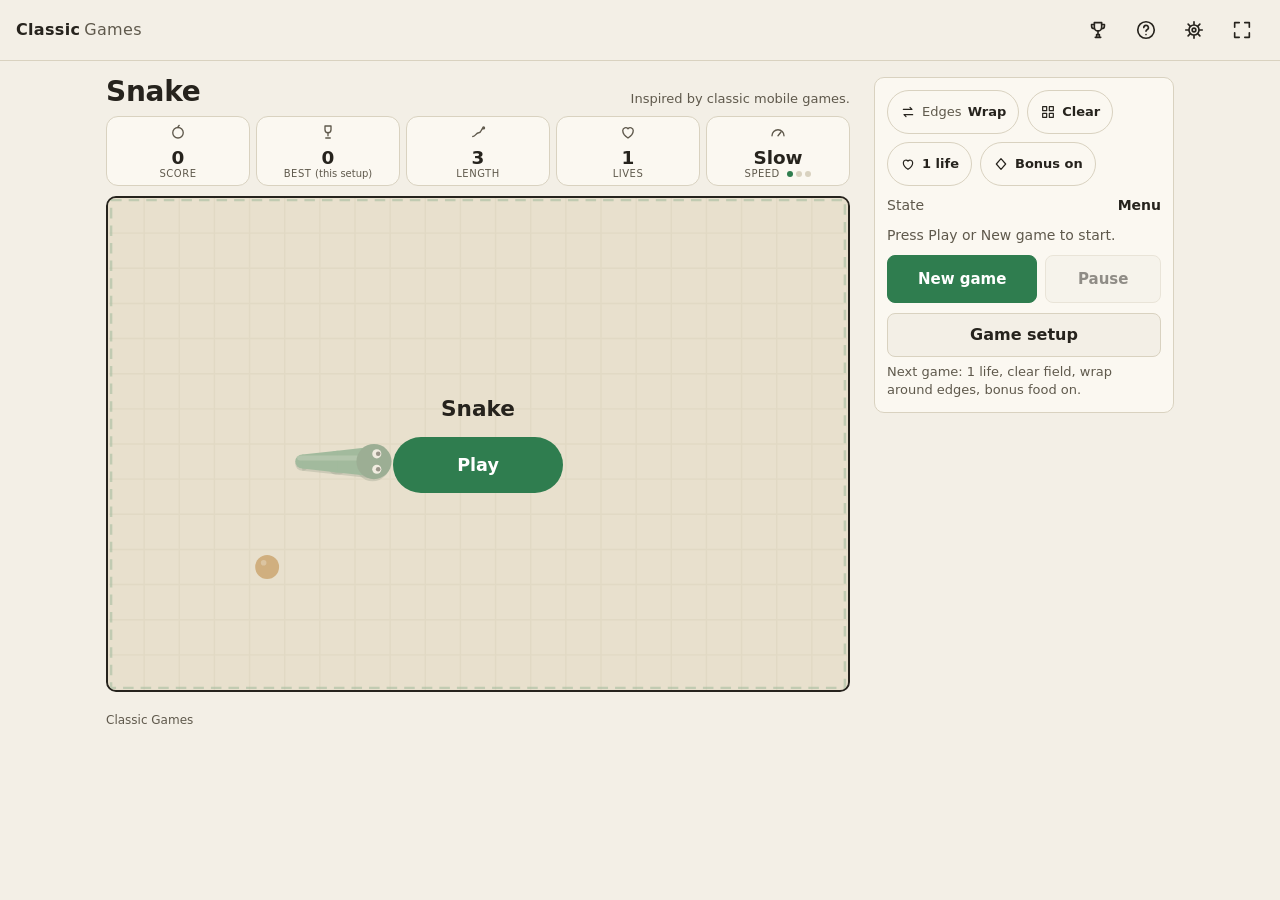
==== index.html @ 777b83ea "Phone-first Snake: tall board, swipe steering, overlays, D-pad toggle, snake colours and pixel style" ====
<!doctype html>
<html lang="en" data-theme="colour">
<head>
  <meta charset="utf-8">
  <meta name="viewport" content="width=device-width, initial-scale=1, viewport-fit=cover">
  <title>Snake | Classic Games</title>
  <meta name="description" content="Snake, an early version of Classic Games.">
  <link rel="stylesheet" href="styles.css">
  <script src="src/engine.js" defer></script>
  <script src="src/storage.js" defer></script>
  <script src="src/skins.js" defer></script>
  <script src="src/render.js" defer></script>
  <script src="src/main.js" defer></script>
</head>
<body>
  <header class="site-header" id="site-header">
    <a class="wordmark" href="./" aria-label="Classic Games home">Classic<span>Games</span></a>
    <nav class="header-actions" aria-label="Game information">
      <button type="button" class="icon-btn" data-open="dlg-top" aria-label="Top score">
        <svg viewBox="0 0 24 24" aria-hidden="true" focusable="false"><path d="M8 4h8v5a4 4 0 0 1-8 0z"/><path d="M8 6H5v1.5A3 3 0 0 0 8 10.5M16 6h3v1.5a3 3 0 0 1-3 3"/><path d="M12 13v4M9 20h6M10.5 17h3V20h-3z"/></svg>
        <span class="tip" aria-hidden="true">Top score</span>
      </button>
      <button type="button" class="icon-btn" data-open="dlg-help" aria-label="Instructions">
        <svg viewBox="0 0 24 24" aria-hidden="true" focusable="false"><circle cx="12" cy="12" r="9"/><path d="M9.6 9.4a2.5 2.5 0 1 1 3.5 2.3c-.7.4-1.1.9-1.1 1.7"/><path d="M12 17h.01"/></svg>
        <span class="tip" aria-hidden="true">Instructions</span>
      </button>
      <button type="button" class="icon-btn" data-open="dlg-settings" aria-label="Settings">
        <svg viewBox="0 0 24 24" aria-hidden="true" focusable="false"><circle cx="12" cy="12" r="5.5"/><circle cx="12" cy="12" r="2"/><path d="M12 3v3M12 18v3M3 12h3M18 12h3M5.6 5.6l2.1 2.1M16.3 16.3l2.1 2.1M18.4 5.6l-2.1 2.1M7.7 16.3l-2.1 2.1"/></svg>
        <span class="tip" aria-hidden="true">Settings</span>
      </button>
      <button type="button" class="icon-btn" id="btn-fullscreen" aria-label="Full screen" aria-pressed="false" hidden>
        <svg viewBox="0 0 24 24" aria-hidden="true" focusable="false"><path d="M4 9V4h5M20 9V4h-5M4 15v5h5M20 15v5h-5"/></svg>
        <span class="tip" aria-hidden="true" id="fullscreen-tip">Full screen</span>
      </button>
    </nav>
  </header>

  <main class="layout" id="layout" data-shape="wide">
    <section class="game" id="game" aria-labelledby="game-title">
      <div class="game-head">
        <h1 id="game-title">Snake</h1>
        <p class="tagline">Inspired by classic mobile games.</p>
      </div>

      <div class="hud" id="hud">
        <div class="cell"><svg class="i" viewBox="0 0 24 24" aria-hidden="true"><circle cx="12" cy="13" r="7"/><path d="M12 6c0-1.2.6-2.2 1.6-2.8"/></svg><b id="score">0</b><small>Score</small></div>
        <div class="cell"><svg class="i" viewBox="0 0 24 24" aria-hidden="true"><path d="M8 4h8v5a4 4 0 0 1-8 0z"/><path d="M12 13v4M9 20h6"/></svg><b id="best">0</b><small>Best <span id="best-note"></span></small></div>
        <div class="cell"><svg class="i" viewBox="0 0 24 24" aria-hidden="true"><path d="M5 18c4 0 4-5 8-5s3-6 6-6"/><circle cx="19.5" cy="6.5" r="1.2"/></svg><b id="length">3</b><small>Length</small></div>
        <div class="cell"><svg class="i" viewBox="0 0 24 24" aria-hidden="true"><path d="M12 20s-7-4.4-7-10a4 4 0 0 1 7-2.4A4 4 0 0 1 19 10c0 5.6-7 10-7 10z"/></svg><b id="lives">1</b><small>Lives</small></div>
        <button type="button" class="cell cell-btn" id="btn-speed" aria-label="Speed: Slow. Tap to change."><svg class="i" viewBox="0 0 24 24" aria-hidden="true"><path d="M4 17a8 8 0 1 1 16 0"/><path d="M12 17l4-5"/></svg><b id="speed-name">Slow</b><small>Speed <span class="speed-dots" id="speed-dots" data-level="1" aria-hidden="true"><i></i><i></i><i></i></span></small></button>
        <div class="cell cell-bonus" id="bonus-item" hidden><svg class="i" viewBox="0 0 24 24" aria-hidden="true"><path d="M12 4l7 8-7 8-7-8z"/></svg><b id="bonus-time">0</b><small>Bonus</small></div>
      </div>

      <div class="board-wrap">
        <div class="board" id="board" tabindex="0" role="img"
             aria-label="Snake board. Focus here to play with arrow keys or WASD; Space or P pauses. Swipe on the board to steer.">
          <canvas id="canvas" width="630" height="420"></canvas>
          <div class="overlay" id="overlay" hidden>
            <p id="overlay-text"></p>
            <div class="ov-btns">
              <button type="button" class="bigbtn" id="ov-primary" hidden></button>
              <button type="button" class="bigbtn alt" id="ov-secondary" hidden></button>
            </div>
          </div>
        </div>
      </div>
    </section>

    <section class="panel" aria-label="Game controls">
      <div class="chips" role="group" aria-label="Rules for the next run">
        <button type="button" class="chip" id="chip-edges" data-open="dlg-setup" data-focus="edges"><svg class="i" viewBox="0 0 24 24" aria-hidden="true"><path d="M5 8h13l-3-3M19 16H6l3 3"/></svg><span><span class="label">Edges</span> <strong id="edges-name">Wrap</strong></span></button>
        <button type="button" class="chip" id="chip-board" data-open="dlg-setup" data-focus="board"><svg class="i" viewBox="0 0 24 24" aria-hidden="true"><path d="M4 4h6v6H4zM14 4h6v6h-6zM4 14h6v6H4zM14 14h6v6h-6z"/></svg><strong id="chip-board-name">Clear</strong></button>
        <button type="button" class="chip" id="chip-lives" data-open="dlg-setup" data-focus="lives"><svg class="i" viewBox="0 0 24 24" aria-hidden="true"><path d="M12 20s-7-4.4-7-10a4 4 0 0 1 7-2.4A4 4 0 0 1 19 10c0 5.6-7 10-7 10z"/></svg><strong id="chip-lives-name">1 life</strong></button>
        <button type="button" class="chip" id="chip-bonus" data-open="dlg-setup" data-focus="bonus"><svg class="i" viewBox="0 0 24 24" aria-hidden="true"><path d="M12 4l7 8-7 8-7-8z"/></svg><strong id="chip-bonus-name">Bonus</strong></button>
      </div>

      <p class="state-line"><span class="label">State</span> <strong id="state-name">Menu</strong></p>
      <p id="status" class="status" role="status" aria-live="polite">Press New game to start.</p>

      <div class="actions">
        <button type="button" class="btn btn-primary" id="btn-new">New game</button>
        <button type="button" class="btn" id="btn-pause" disabled>Pause</button>
        <button type="button" class="btn" id="btn-continue" disabled hidden>Continue</button>
        <button type="button" class="btn btn-dpad-toggle" id="btn-dpad" aria-label="Show direction buttons" aria-pressed="false">
          <svg viewBox="0 0 24 24" aria-hidden="true"><path d="M12 4v5M12 15v5M4 12h5M15 12h5"/></svg>
        </button>
      </div>

      <div class="setup">
        <button type="button" class="btn btn-setup" id="btn-setup" data-open="dlg-setup">Game setup</button>
        <p id="rules-line" class="rules-line"></p>
        <p id="rules-next" class="rules-line" hidden></p>
      </div>

      <div class="dpad" id="dpad" role="group" aria-label="Direction buttons">
        <button type="button" class="btn dpad-btn up" data-dir="Up" aria-label="Up"><svg viewBox="0 0 24 24" aria-hidden="true"><path d="M12 6l7 9H5z"/></svg></button>
        <button type="button" class="btn dpad-btn left" data-dir="Left" aria-label="Left"><svg viewBox="0 0 24 24" aria-hidden="true"><path d="M6 12l9-7v14z"/></svg></button>
        <button type="button" class="btn dpad-btn right" data-dir="Right" aria-label="Right"><svg viewBox="0 0 24 24" aria-hidden="true"><path d="M18 12l-9 7V5z"/></svg></button>
        <button type="button" class="btn dpad-btn down" data-dir="Down" aria-label="Down"><svg viewBox="0 0 24 24" aria-hidden="true"><path d="M12 18l-7-9h14z"/></svg></button>
      </div>
    </section>
  </main>

  <footer class="site-footer">
    <p>Classic Games</p>
  </footer>

  <dialog id="dlg-help" aria-labelledby="dlg-help-t">
    <h2 id="dlg-help-t" tabindex="-1">Instructions</h2>
    <div class="dlg-scroll" tabindex="0" role="region" aria-labelledby="dlg-help-t">
      <p>Guide the snake to the round fruit. Each one adds a segment and a point. Hitting a maze block or yourself costs a life. With Solid walls, hitting a wall costs a life too. In the default Classic mode, losing a life ends the run.</p>
      <p><strong>Bonus food:</strong> a diamond with a ring appears now and then. The ring empties as time runs out. Eating it gives extra points and does not grow the snake. Missing it costs nothing.</p>
      <p><strong>Edges and mazes:</strong> with Wrap around, leaving one edge brings you back on the opposite edge. Maze blocks are always solid. Choose these in Game setup before a run.</p>
      <p><strong>Steering:</strong> swipe on the board, use the direction buttons, or use the arrow keys or WASD while the board is focused. Space or P pauses and resumes.</p>
      <p>The run starts with your first direction. The game pauses when the tab is hidden, and you resume it yourself.</p>
      <p class="about"><strong>About:</strong> An early version of Classic Games. Gameplay may differ from the originals.</p>
    </div>
    <form method="dialog" class="dlg-foot"><button class="btn btn-primary">Close</button></form>
  </dialog>

  <dialog id="dlg-top" aria-labelledby="dlg-top-t">
    <h2 id="dlg-top-t" tabindex="-1">Top score</h2>
    <div class="dlg-scroll" tabindex="0" role="region" aria-labelledby="dlg-top-t">
      <p id="top-text">No score yet.</p>
      <ul id="top-list" class="top-list"></ul>
      <p class="hint" id="top-note">Scores are kept separately for each speed and saved on this device.</p>
    </div>
    <form method="dialog" class="dlg-foot"><button class="btn btn-primary">Close</button></form>
  </dialog>

  <dialog id="dlg-confirm" aria-labelledby="dlg-confirm-t">
    <h2 id="dlg-confirm-t">Start a new game?</h2>
    <p>The current run will be discarded.</p>
    <form method="dialog" class="dialog-actions">
      <button class="btn" value="cancel" autofocus>Keep playing</button>
      <button class="btn btn-primary" value="confirm">New game</button>
    </form>
  </dialog>

  <dialog id="dlg-settings" aria-labelledby="dlg-set-t">
    <h2 id="dlg-set-t" tabindex="-1">Settings</h2>
    <div class="dlg-scroll">
      <fieldset>
        <legend>Theme</legend>
        <label class="radio"><input type="radio" name="theme" value="colour" checked> Colour</label>
        <label class="radio"><input type="radio" name="theme" value="lcd"> LCD</label>
        <label class="radio"><input type="radio" name="theme" value="night"> Night</label>
      </fieldset>
      <fieldset id="fs-snakecolour">
        <legend>Snake colour</legend>
        <div class="swatches">
          <label class="radio sw"><input type="radio" name="snakecolour" value="green" checked><span class="chipdot" data-colour="green"></span> Green</label>
          <label class="radio sw"><input type="radio" name="snakecolour" value="cyan"><span class="chipdot" data-colour="cyan"></span> Cyan</label>
          <label class="radio sw"><input type="radio" name="snakecolour" value="blue"><span class="chipdot" data-colour="blue"></span> Blue</label>
          <label class="radio sw"><input type="radio" name="snakecolour" value="violet"><span class="chipdot" data-colour="violet"></span> Violet</label>
          <label class="radio sw"><input type="radio" name="snakecolour" value="pink"><span class="chipdot" data-colour="pink"></span> Pink</label>
          <label class="radio sw"><input type="radio" name="snakecolour" value="lime"><span class="chipdot" data-colour="lime"></span> Lime</label>
        </div>
        <p class="hint" id="colour-note">The LCD theme keeps its own look.</p>
      </fieldset>
      <fieldset>
        <legend>Snake style</legend>
        <label class="radio"><input type="radio" name="snakestyle" value="smooth" checked> Smooth</label>
        <label class="radio"><input type="radio" name="snakestyle" value="pixel"> Pixel blocks</label>
      </fieldset>
      <fieldset>
        <legend>Speed</legend>
        <label class="radio"><input type="radio" name="speed" value="slow" checked> Slow <small>(300 ms per step)</small></label>
        <label class="radio"><input type="radio" name="speed" value="medium"> Medium <small>(220 ms per step)</small></label>
        <label class="radio"><input type="radio" name="speed" value="fast"> Fast <small>(150 ms per step)</small></label>
        <p class="hint" id="speed-note">Applies to new games.</p>
        <p class="hint">Speed choices are comfort settings, not original game levels.</p>
      </fieldset>
    </div>
    <form method="dialog" class="dlg-foot"><button class="btn btn-primary">Close</button></form>
  </dialog>

  <dialog id="dlg-setup" aria-labelledby="dlg-setup-t">
    <h2 id="dlg-setup-t" tabindex="-1">Game setup</h2>
    <div class="dlg-scroll">
      <p class="hint" id="setup-summary">These rules apply to the next run.</p>
      <fieldset id="fs-board">
        <legend>Board</legend>
        <div class="boards">
          <label class="radio tile"><input type="radio" name="board" value="clear" checked><canvas class="thumb" width="84" height="56" aria-hidden="true"></canvas><span>Clear field</span></label>
          <label class="radio tile"><input type="radio" name="board" value="pillars"><canvas class="thumb" width="84" height="56" aria-hidden="true"></canvas><span>Pillars maze</span></label>
          <label class="radio tile"><input type="radio" name="board" value="gate"><canvas class="thumb" width="84" height="56" aria-hidden="true"></canvas><span>Gate maze</span></label>
          <label class="radio tile"><input type="radio" name="board" value="frame"><canvas class="thumb" width="84" height="56" aria-hidden="true"></canvas><span>Frame maze</span></label>
          <label class="radio tile"><input type="radio" name="board" value="corners"><canvas class="thumb" width="84" height="56" aria-hidden="true"></canvas><span>Corners maze</span></label>
          <label class="radio tile"><input type="radio" name="board" value="tunnels"><canvas class="thumb" width="84" height="56" aria-hidden="true"></canvas><span>Tunnels maze</span></label>
          <label class="radio tile"><input type="radio" name="board" value="zigzag"><canvas class="thumb" width="84" height="56" aria-hidden="true"></canvas><span>Zigzag maze</span></label>
          <label class="radio tile"><input type="radio" name="board" value="rooms"><canvas class="thumb" width="84" height="56" aria-hidden="true"></canvas><span>Rooms maze</span></label>
          <label class="radio tile"><input type="radio" name="board" value="diamond"><canvas class="thumb" width="84" height="56" aria-hidden="true"></canvas><span>Diamond maze</span></label>
          <label class="radio tile"><input type="radio" name="board" value="islands"><canvas class="thumb" width="84" height="56" aria-hidden="true"></canvas><span>Islands maze</span></label>
          <label class="radio tile"><input type="radio" name="board" value="staircase"><canvas class="thumb" width="84" height="56" aria-hidden="true"></canvas><span>Staircase maze</span></label>
          <label class="radio tile"><input type="radio" name="board" value="bars"><canvas class="thumb" width="84" height="56" aria-hidden="true"></canvas><span>Bars maze</span></label>
        </div>
      </fieldset>
      <fieldset id="fs-edges">
        <legend>Edges</legend>
        <label class="radio"><input type="radio" name="edges" value="wrap" checked> Wrap around</label>
        <label class="radio"><input type="radio" name="edges" value="walls"> Solid walls</label>
        <p class="hint">Solid walls cost a life when you touch the edge. Maze blocks are always solid.</p>
      </fieldset>
      <fieldset id="fs-lives">
        <legend>Lives</legend>
        <label class="radio"><input type="radio" name="lives" value="classic" checked> Classic <small>(one life)</small></label>
        <label class="radio"><input type="radio" name="lives" value="extra"> Extra lives <small>(three lives)</small></label>
        <label class="radio"><input type="radio" name="lives" value="unlimited"> Unlimited <small>(assist mode)</small></label>
        <p class="hint">Unlimited is an optional assist. Collisions never end the run.</p>
      </fieldset>
      <fieldset id="fs-bonus">
        <legend>Bonus food</legend>
        <label class="radio"><input type="radio" name="bonus" value="on" checked> On</label>
        <label class="radio"><input type="radio" name="bonus" value="off"> Off</label>
        <p class="hint" id="rules-note">Game setup applies to the next run. Mazes, wrap, lives and bonus food are Classic Games choices, not verified original rules.</p>
      </fieldset>
    </div>
    <form method="dialog" class="dlg-foot"><button class="btn btn-primary">Close</button></form>
  </dialog>
</body>
</html>
---- styles.css ----
/* Classic Games — Snake UI prototype. System fonts, no assets. */

:root {
  --font: system-ui, -apple-system, "Segoe UI", Roboto, "Helvetica Neue", Arial, sans-serif;
  --radius: 10px;
  --gap: 12px;
  --touch: 48px;

  /* Colour theme (default): warm neutral, green, amber */
  --bg: #f3efe6;
  --surface: #fbf8f1;
  --ink: #26231d;
  --muted: #5f594c;
  --line: #d9d2c0;
  --board: #e8e1cd;
  --board-line: #d6ceb6;
  --snake: #2f7d4f;
  --snake-head: #1f5c38;
  --food: #a85f00;
  --bonus: #9a3412;
  --snake-edge: #1b3d2a;
  --shine: #ffffff;
  --eye: #ffffff;
  --pupil: #1b1b1b;
  --obstacle: #7a7261;
  --obstacle-edge: #5f594c;
  --accent: #2f7d4f;
  --accent-ink: #ffffff;
  --focus: #1d4ed8;
}

:root[data-theme="lcd"] {
  --bg: #c9d6a3;
  --surface: #d6e1b4;
  --ink: #1b2613;
  --muted: #34431f;
  --line: #8fa066;
  --board: #b4c58a;
  --board-line: #a3b57a;
  --snake: #1b2613;
  --snake-head: #1b2613;
  --food: #1b2613;
  --bonus: #1b2613;
  --snake-edge: #1b2613;
  --shine: #d6e1b4;
  --eye: #d6e1b4;
  --pupil: #1b2613;
  --obstacle: #4a5a2c;
  --obstacle-edge: #1b2613;
  --accent: #1b2613;
  --accent-ink: #d6e1b4;
  --focus: #0b3d91;
}

:root[data-theme="night"] {
  --bg: #0a111e;
  --surface: #101a2b;
  --ink: #e6f0f7;
  --muted: #9fb3c8;
  --line: #22344d;
  --board: #08111f;
  --board-line: #12304a;
  --snake: #34e39c;
  --snake-head: #7cf7c0;
  --food: #ff6b5e;
  --bonus: #ffd166;
  --snake-edge: #01070a;
  --shine: #ffffff;
  --eye: #0a1a14;
  --pupil: #ffffff;
  --obstacle: #6b84a3;
  --obstacle-edge: #9db6d3;
  --accent: #3ddc97;
  --accent-ink: #04140c;
  --focus: #ffd166;
}

* { box-sizing: border-box; }

html { color-scheme: light; }
html[data-theme="night"] { color-scheme: dark; }

body {
  margin: 0;
  min-height: 100vh;
  min-height: 100dvh;
  background: var(--bg);
  color: var(--ink);
  font-family: var(--font);
  font-size: 16px;
  line-height: 1.4;
  padding: env(safe-area-inset-top) env(safe-area-inset-right) env(safe-area-inset-bottom) env(safe-area-inset-left);
}

:focus-visible {
  outline: 3px solid var(--focus);
  outline-offset: 2px;
}

/* Game setup summary and speed meter */
.setup { display: grid; gap: 6px; }
.btn-setup { width: 100%; }
.speed-dots { display: inline-flex; gap: 3px; vertical-align: middle; margin-left: 4px; }
.speed-dots i { width: 6px; height: 6px; border-radius: 50%; background: var(--line); display: block; }
.speed-dots[data-level="1"] i:nth-child(-n+1),
.speed-dots[data-level="2"] i:nth-child(-n+2),
.speed-dots[data-level="3"] i:nth-child(-n+3) { background: var(--accent); }

/* Run summary and score list */
.rules-line { margin: 0; font-size: 0.8125rem; color: var(--muted); }
.top-list { margin: 0 0 10px; padding-left: 1.1rem; font-size: 0.9375rem; }
.top-list:empty { display: none; }

/* Header */
.site-header {
  display: flex;
  align-items: center;
  justify-content: space-between;
  gap: 8px;
  padding: 8px 16px;
  border-bottom: 1px solid var(--line);
}
.wordmark {
  font-weight: 700;
  letter-spacing: 0.02em;
  color: var(--ink);
  text-decoration: none;
  border-radius: 6px;
  white-space: nowrap;
}
.wordmark span { font-weight: 400; margin-left: 0.25em; color: var(--muted); }
.header-actions { display: flex; gap: 4px; justify-content: flex-end; }

/* Header icon buttons with labels on hover and keyboard focus */
.icon-btn {
  position: relative;
  width: 44px;
  height: 44px;
  padding: 0;
  display: grid;
  place-items: center;
  color: var(--ink);
  background: transparent;
  border: 1px solid transparent;
  border-radius: 10px;
  cursor: pointer;
  touch-action: manipulation;
  transition: background-color 120ms ease, border-color 120ms ease;
}
.icon-btn svg { width: 22px; height: 22px; fill: none; stroke: currentColor; stroke-width: 1.8; stroke-linecap: round; stroke-linejoin: round; }
.icon-btn:focus-visible { background: var(--surface); }
.tip {
  position: absolute;
  top: calc(100% + 6px);
  right: 0;
  z-index: 5;
  padding: 4px 9px;
  font-size: 0.75rem;
  font-weight: 600;
  line-height: 1.3;
  white-space: nowrap;
  color: var(--bg);
  background: var(--ink);
  border-radius: 6px;
  opacity: 0;
  visibility: hidden;
  pointer-events: none;
  transition: opacity 120ms ease;
}
.icon-btn:focus-visible .tip { opacity: 1; visibility: visible; }
@media (hover: hover) {
  .icon-btn:hover { background: var(--surface); border-color: var(--line); }
  .icon-btn:hover .tip { opacity: 1; visibility: visible; }
}
.tips-dismissed .tip { opacity: 0 !important; visibility: hidden !important; }

/* Layout */
.layout {
  display: grid;
  grid-template-columns: minmax(0, 1fr);
  gap: var(--gap);
  padding: var(--gap) 16px 20px;
  max-width: 1100px;
  margin: 0 auto;
}

.game-head {
  display: flex;
  justify-content: space-between;
  align-items: flex-end;
  gap: 12px;
  margin-bottom: 8px;
}
h1 { margin: 0; font-size: 1.75rem; line-height: 1.1; letter-spacing: -0.01em; }
.tagline { margin: 2px 0 0; font-size: 0.8125rem; color: var(--muted); }

/* Readout row (HUD): icon, value and label per cell */
.hud { display: grid; grid-auto-flow: column; grid-auto-columns: minmax(0, 1fr); gap: 6px; margin: 0 0 10px; }
.cell {
  text-align: center;
  background: var(--surface);
  border: 1px solid var(--line);
  border-radius: 12px;
  padding: 6px 2px 5px;
  min-width: 0;
  color: var(--ink);
  font: inherit;
}
.cell svg.i { width: 18px; height: 18px; fill: none; stroke: var(--muted); stroke-width: 1.8; stroke-linecap: round; stroke-linejoin: round; }
.cell b { display: block; font-size: 1.15rem; line-height: 1.15; font-variant-numeric: tabular-nums; overflow-wrap: anywhere; }
.cell small { display: block; font-size: 0.625rem; color: var(--muted); letter-spacing: 0.05em; text-transform: uppercase; line-height: 1.2; }
.cell small span { text-transform: none; letter-spacing: 0; }
.cell[hidden] { display: none; }
.cell-btn { cursor: pointer; touch-action: manipulation; min-height: 44px; }
.cell-btn:hover { border-color: var(--ink); }
.cell-bonus b { color: var(--bonus); }

/* Board: provisional 3:2 aspect, not a claim of historical accuracy */
.board-wrap { display: flex; flex-direction: column; align-items: center; gap: 6px; }
[hidden] { display: none !important; }
.board {
  position: relative;
  width: 100%;
  aspect-ratio: 3 / 2;
  background: var(--board);
  border: 2px solid var(--ink);
  border-radius: var(--radius);
  overflow: hidden;
  touch-action: none; /* swiping on the board steers; it never scrolls or refreshes the page */
  user-select: none;
  -webkit-user-select: none;
}
.layout[data-shape="tall"] .board { aspect-ratio: 2 / 3; }
.board canvas { display: block; width: 100%; height: 100%; }
.overlay {
  position: absolute;
  inset: 0;
  display: grid;
  place-content: center;
  justify-items: center;
  gap: 14px;
  padding: 12px;
  text-align: center;
  background: color-mix(in srgb, var(--board) 62%, transparent);
  font-weight: 600;
}
.overlay[hidden] { display: none; }
.overlay p { margin: 0; max-width: 22ch; font-size: 1.35rem; line-height: 1.25; }
.overlay[data-kind="ready"] { background: transparent; place-content: start center; pointer-events: none; }
.overlay[data-kind="ready"] p { background: var(--surface); border: 1px solid var(--ink); border-radius: 999px; padding: 6px 14px; font-size: 0.9rem; max-width: 30ch; }
.ov-btns { display: grid; gap: 10px; justify-items: center; }
.ov-btns:empty, .ov-btns[hidden] { display: none; }
.bigbtn {
  min-width: 170px;
  min-height: 56px;
  padding: 0 28px;
  font: inherit;
  font-weight: 700;
  font-size: 1.1rem;
  color: var(--accent-ink);
  background: var(--accent);
  border: 0;
  border-radius: 999px;
  cursor: pointer;
  touch-action: manipulation;
}
.bigbtn.alt { min-height: 48px; min-width: 140px; font-size: 1rem; color: var(--ink); background: var(--surface); border: 1px solid var(--ink); }

/* Control panel */
.panel {
  background: var(--surface);
  border: 1px solid var(--line);
  border-radius: var(--radius);
  padding: 12px;
  display: grid;
  gap: 10px;
  align-content: start;
}
.state-line { margin: 0; font-size: 0.875rem; display: flex; justify-content: space-between; gap: 8px; flex-wrap: wrap; }
.label { color: var(--muted); margin-right: 4px; }
.status { margin: 0; font-size: 0.875rem; color: var(--muted); min-height: 1.4em; }

.actions { display: grid; grid-template-columns: 1.3fr 1fr 48px; gap: 8px; }
.actions .btn { padding: 0 6px; white-space: nowrap; font-size: 0.9375rem; min-height: 48px; }
.actions .btn[hidden] { display: none; }
.btn-dpad-toggle { display: grid; place-items: center; padding: 0 !important; }
.btn-dpad-toggle svg { width: 22px; height: 22px; fill: none; stroke: currentColor; stroke-width: 2; stroke-linecap: round; }
.btn-dpad-toggle[aria-pressed="true"] { background: var(--accent); color: var(--accent-ink); border-color: var(--accent); }
.chips { display: flex; flex-wrap: wrap; gap: 8px; }
.chip {
  min-height: 44px;
  padding: 0 12px;
  display: inline-flex;
  align-items: center;
  gap: 6px;
  font: inherit;
  font-size: 0.8125rem;
  color: var(--ink);
  background: var(--surface);
  border: 1px solid var(--line);
  border-radius: 999px;
  cursor: pointer;
  touch-action: manipulation;
  white-space: nowrap;
}
.chip:hover { border-color: var(--ink); }
.chip svg.i { width: 16px; height: 16px; fill: none; stroke: currentColor; stroke-width: 1.8; stroke-linecap: round; stroke-linejoin: round; }
.chip .label { margin-right: 2px; }
.hint { margin: 0; font-size: 0.75rem; color: var(--muted); }

/* Buttons */
.btn {
  touch-action: manipulation;
  min-height: 44px;
  min-width: 44px;
  padding: 0 14px;
  font: inherit;
  font-weight: 600;
  color: var(--ink);
  background: var(--bg);
  border: 1px solid var(--line);
  border-radius: 8px;
  cursor: pointer;
  transition: background-color 120ms ease, transform 120ms ease;
}
.btn:hover:not(:disabled) { border-color: var(--ink); }
.btn:active:not(:disabled) { transform: translateY(1px); }
.btn:disabled { opacity: 0.5; cursor: not-allowed; }
.btn-primary { background: var(--accent); color: var(--accent-ink); border-color: var(--accent); }

/* D-pad: inverted-T for a compact footprint */
.dpad {
  display: grid;
  grid-template-columns: repeat(3, var(--touch));
  grid-template-rows: repeat(2, var(--touch));
  gap: 8px;
  justify-content: center;
}
.dpad-btn { width: var(--touch); height: var(--touch); padding: 0; display: grid; place-items: center; }
.dpad-btn svg { width: 22px; height: 22px; fill: currentColor; }
.dpad .up { grid-column: 2; grid-row: 1; }
.dpad .left { grid-column: 1; grid-row: 2; }
.dpad .down { grid-column: 2; grid-row: 2; }
.dpad .right { grid-column: 3; grid-row: 2; }
.site-footer { max-width: 1100px; margin: 0 auto; padding: 0 16px 16px; }
.site-footer p { margin: 0; font-size: 0.75rem; color: var(--muted); }

/* Dialogs */
dialog {
  width: min(92vw, 420px);
  color: var(--ink);
  background: var(--surface);
  border: 1px solid var(--ink);
  border-radius: var(--radius);
  padding: 16px;
}
/* The heading and the Close button stay in view; only the middle part scrolls. */
dialog[open] { display: flex; flex-direction: column; }
dialog { max-height: 88vh; max-height: 88dvh; overflow: hidden; }
.dlg-scroll { flex: 1 1 auto; min-height: 0; overflow-y: auto; overscroll-behavior: contain; padding-right: 2px; }
.dlg-foot { flex: none; }
dialog h2 { flex: none; }
dialog h2:focus { outline: none; }
dialog::backdrop { background: rgba(0, 0, 0, 0.45); }
dialog h2 { margin: 0 0 8px; font-size: 1.25rem; }
dialog p { margin: 0 0 10px; }
dialog form { margin-top: 12px; text-align: right; }
.dialog-actions { display: flex; gap: 8px; justify-content: flex-end; }
fieldset { border: 1px solid var(--line); border-radius: 8px; margin: 0 0 10px; padding: 8px 12px; min-width: 0; }
fieldset .hint { margin: 2px 0 4px; }
legend { padding: 0 4px; color: var(--muted); font-size: 0.8125rem; }
.radio { display: flex; align-items: center; gap: 8px; min-height: 44px; }
.radio input { width: 20px; height: 20px; accent-color: var(--accent); }
.swatches { display: grid; grid-template-columns: repeat(2, minmax(0, 1fr)); gap: 0 8px; }
.sw { gap: 10px; }
.chipdot { width: 20px; height: 20px; border-radius: 50%; border: 2px solid var(--ink); background: var(--dot, var(--accent)); flex: none; }
.boards { display: grid; grid-template-columns: repeat(3, minmax(0, 1fr)); gap: 8px; }
.tile { position: relative; flex-direction: column; align-items: stretch; gap: 4px; padding: 6px; border: 1px solid var(--line); border-radius: 10px; font-size: 0.75rem; text-align: center; min-height: 44px; cursor: pointer; }
.tile span { display: block; line-height: 1.2; }
.tile input { position: absolute; opacity: 0; inset: 0; width: 100%; height: 100%; margin: 0; cursor: pointer; }
.tile .thumb { width: 100%; height: auto; display: block; border-radius: 6px; background: var(--board); }
.tile:has(input:checked) { border-color: var(--accent); box-shadow: 0 0 0 2px var(--accent); }
.tile:has(input:focus-visible) { outline: 3px solid var(--focus); outline-offset: 2px; }

/* Phones in portrait: tall board, open layout, bottom sheet dialogs */
@media (max-width: 899px) and (orientation: portrait) {
  .layout { --chrome: 330px; padding: 8px 12px 12px; gap: 8px; }
  .layout.dpad-on { --chrome: 440px; }
  .layout[data-shape="tall"] .game { width: min(100%, calc((100vh - var(--chrome)) * 0.6667)); width: min(100%, calc((100dvh - var(--chrome)) * 0.6667)); margin: 0 auto; }
  .layout[data-shape="tall"] .game-head { position: absolute; width: 1px; height: 1px; overflow: hidden; clip: rect(0 0 0 0); white-space: nowrap; }
  .panel { background: none; border: 0; padding: 0; gap: 8px; }
  .btn-setup, .setup .rules-line:not(#rules-next) { display: none; }
  .state-line { font-size: 0.75rem; }
  .chips { justify-content: center; }
  dialog[open] { position: fixed; inset: auto 0 0 0; width: 100%; max-width: none; margin: 0; border-radius: 22px 22px 0 0; border-bottom: 0; }
}

/* Phones */
@media (max-width: 480px) {
  .site-header { padding: 4px 8px; }
  .header-actions { gap: 0; }
}

/* Compact phones */
@media (max-width: 380px) {
  .site-header { padding: 4px 8px; }
  .layout { padding: 8px 12px 8px; gap: 8px; }
  .site-footer { padding: 0 12px 12px; }
  h1 { font-size: 1.5rem; }
  .tagline { display: none; }
  .panel { padding: 10px; gap: 8px; }
  :root { --touch: 44px; }
}

/* Desktop: board dominant, controls beside it */
@media (min-width: 900px) {
  .layout {
    grid-template-columns: minmax(0, 1fr) 300px;
    align-items: start;
    gap: 24px;
    padding-top: 16px;
  }
  .game { width: min(100%, calc((100vh - 260px) * 1.5)); width: min(100%, calc((100dvh - 260px) * 1.5)); }
  .layout[data-shape="tall"] .game { width: min(100%, calc((100dvh - 260px) * 0.6667)); }
}
@media (min-width: 900px) and (hover: hover) and (pointer: fine) {
  .dpad, .btn-dpad-toggle { display: none; }
  .actions { grid-template-columns: 1.3fr 1fr; }
}
.layout:not(.dpad-on) .dpad { display: none; }

/* Landscape phones: keep the board fitting the short viewport */
@media (max-height: 480px) and (orientation: landscape) and (max-width: 899px) {
  .layout { grid-template-columns: minmax(0, 1fr) 260px; align-items: start; }
  .game { width: min(100%, calc((100vh - 170px) * 1.5)); }
}

@media (prefers-reduced-motion: reduce) {
  * { transition: none !important; animation: none !important; scroll-behavior: auto !important; }
}

/* On a tall board the HUD keeps the full phone width even when the board is narrower */
.layout[data-shape="tall"] .hud { width: min(100vw - 24px, 440px); position: relative; left: 50%; transform: translateX(-50%); }
.cell b { white-space: nowrap; }
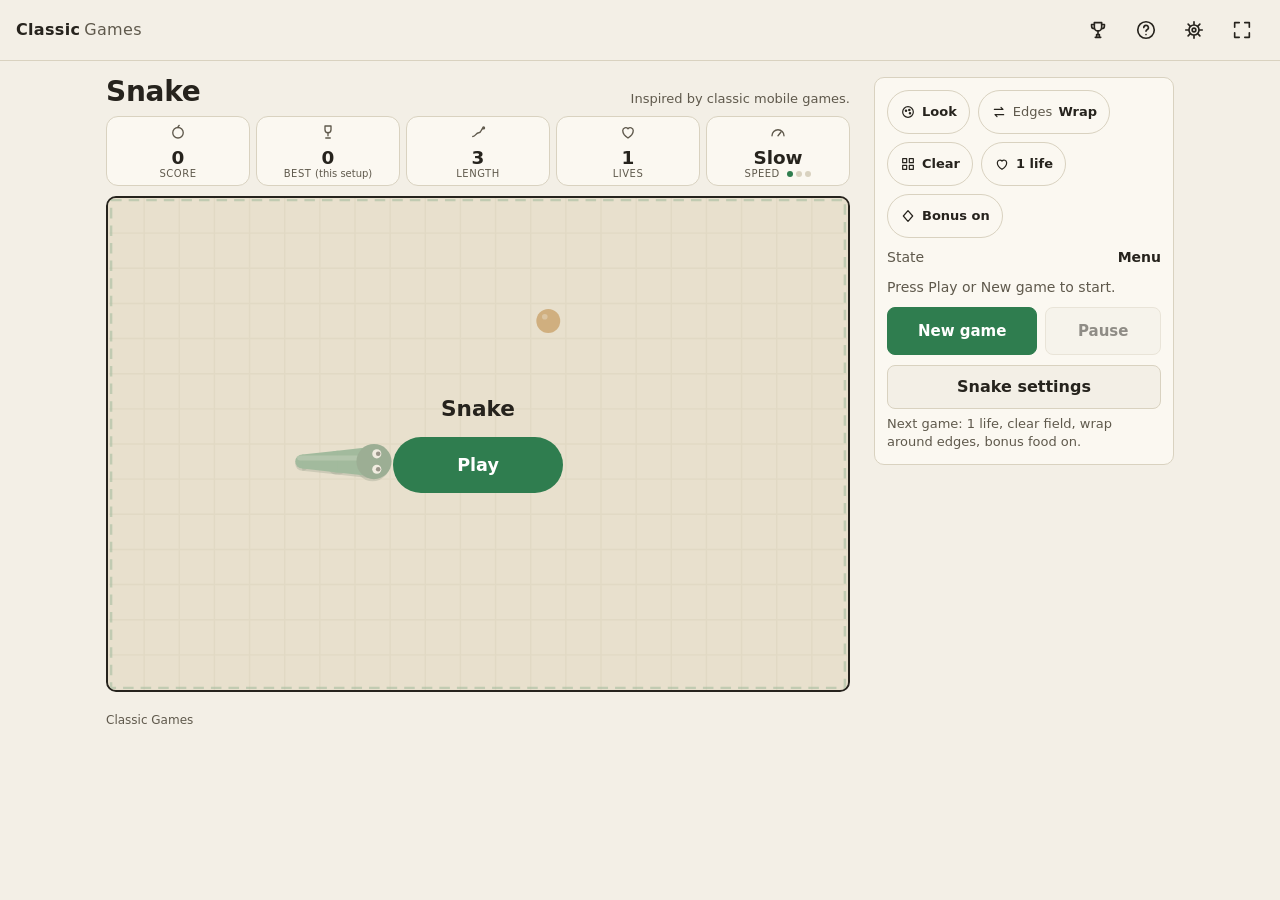
==== commit 145dd2f5: "Split app settings from Snake settings; fix colour swatches Co-Authored-By: Claude Sonnet 5.5 <norep" ====
--- a/index.html
+++ b/index.html
@@ -24,9 +24,9 @@
         <svg viewBox="0 0 24 24" aria-hidden="true" focusable="false"><circle cx="12" cy="12" r="9"/><path d="M9.6 9.4a2.5 2.5 0 1 1 3.5 2.3c-.7.4-1.1.9-1.1 1.7"/><path d="M12 17h.01"/></svg>
         <span class="tip" aria-hidden="true">Instructions</span>
       </button>
-      <button type="button" class="icon-btn" data-open="dlg-settings" aria-label="Settings">
+      <button type="button" class="icon-btn" data-open="dlg-settings" aria-label="App settings">
         <svg viewBox="0 0 24 24" aria-hidden="true" focusable="false"><circle cx="12" cy="12" r="5.5"/><circle cx="12" cy="12" r="2"/><path d="M12 3v3M12 18v3M3 12h3M18 12h3M5.6 5.6l2.1 2.1M16.3 16.3l2.1 2.1M18.4 5.6l-2.1 2.1M7.7 16.3l-2.1 2.1"/></svg>
-        <span class="tip" aria-hidden="true">Settings</span>
+        <span class="tip" aria-hidden="true">App settings</span>
       </button>
       <button type="button" class="icon-btn" id="btn-fullscreen" aria-label="Full screen" aria-pressed="false" hidden>
         <svg viewBox="0 0 24 24" aria-hidden="true" focusable="false"><path d="M4 9V4h5M20 9V4h-5M4 15v5h5M20 15v5h-5"/></svg>
@@ -68,6 +68,7 @@
 
     <section class="panel" aria-label="Game controls">
       <div class="chips" role="group" aria-label="Rules for the next run">
+        <button type="button" class="chip" id="chip-look" data-open="dlg-setup" data-focus="snakecolour"><svg class="i" viewBox="0 0 24 24" aria-hidden="true"><circle cx="12" cy="12" r="8"/><circle cx="9" cy="10" r="1"/><circle cx="14" cy="9" r="1"/><circle cx="15" cy="14" r="1"/></svg><strong>Look</strong></button>
         <button type="button" class="chip" id="chip-edges" data-open="dlg-setup" data-focus="edges"><svg class="i" viewBox="0 0 24 24" aria-hidden="true"><path d="M5 8h13l-3-3M19 16H6l3 3"/></svg><span><span class="label">Edges</span> <strong id="edges-name">Wrap</strong></span></button>
         <button type="button" class="chip" id="chip-board" data-open="dlg-setup" data-focus="board"><svg class="i" viewBox="0 0 24 24" aria-hidden="true"><path d="M4 4h6v6H4zM14 4h6v6h-6zM4 14h6v6H4zM14 14h6v6h-6z"/></svg><strong id="chip-board-name">Clear</strong></button>
         <button type="button" class="chip" id="chip-lives" data-open="dlg-setup" data-focus="lives"><svg class="i" viewBox="0 0 24 24" aria-hidden="true"><path d="M12 20s-7-4.4-7-10a4 4 0 0 1 7-2.4A4 4 0 0 1 19 10c0 5.6-7 10-7 10z"/></svg><strong id="chip-lives-name">1 life</strong></button>
@@ -87,7 +88,7 @@
       </div>
 
       <div class="setup">
-        <button type="button" class="btn btn-setup" id="btn-setup" data-open="dlg-setup">Game setup</button>
+        <button type="button" class="btn btn-setup" id="btn-setup" data-open="dlg-setup">Snake settings</button>
         <p id="rules-line" class="rules-line"></p>
         <p id="rules-next" class="rules-line" hidden></p>
       </div>
@@ -110,7 +111,7 @@
     <div class="dlg-scroll" tabindex="0" role="region" aria-labelledby="dlg-help-t">
       <p>Guide the snake to the round fruit. Each one adds a segment and a point. Hitting a maze block or yourself costs a life. With Solid walls, hitting a wall costs a life too. In the default Classic mode, losing a life ends the run.</p>
       <p><strong>Bonus food:</strong> a diamond with a ring appears now and then. The ring empties as time runs out. Eating it gives extra points and does not grow the snake. Missing it costs nothing.</p>
-      <p><strong>Edges and mazes:</strong> with Wrap around, leaving one edge brings you back on the opposite edge. Maze blocks are always solid. Choose these in Game setup before a run.</p>
+      <p><strong>Edges and mazes:</strong> with Wrap around, leaving one edge brings you back on the opposite edge. Maze blocks are always solid. Choose these in Snake settings before a run.</p>
       <p><strong>Steering:</strong> swipe on the board, use the direction buttons, or use the arrow keys or WASD while the board is focused. Space or P pauses and resumes.</p>
       <p>The run starts with your first direction. The game pauses when the tab is hidden, and you resume it yourself.</p>
       <p class="about"><strong>About:</strong> An early version of Classic Games. Gameplay may differ from the originals.</p>
@@ -138,7 +139,7 @@
   </dialog>
 
   <dialog id="dlg-settings" aria-labelledby="dlg-set-t">
-    <h2 id="dlg-set-t" tabindex="-1">Settings</h2>
+    <h2 id="dlg-set-t" tabindex="-1">App settings</h2>
     <div class="dlg-scroll">
       <fieldset>
         <legend>Theme</legend>
@@ -146,6 +147,15 @@
         <label class="radio"><input type="radio" name="theme" value="lcd"> LCD</label>
         <label class="radio"><input type="radio" name="theme" value="night"> Night</label>
       </fieldset>
+      <p class="hint">These apply to every game on Classic Games. Settings for Snake itself are in Snake settings, under the board.</p>
+    </div>
+    <form method="dialog" class="dlg-foot"><button class="btn btn-primary">Close</button></form>
+  </dialog>
+
+  <dialog id="dlg-setup" aria-labelledby="dlg-setup-t">
+    <h2 id="dlg-setup-t" tabindex="-1">Snake settings</h2>
+    <div class="dlg-scroll">
+      <p class="hint" id="setup-summary">These rules apply to the next run.</p>
       <fieldset id="fs-snakecolour">
         <legend>Snake colour</legend>
         <div class="swatches">
@@ -158,12 +168,12 @@
         </div>
         <p class="hint" id="colour-note">The LCD theme keeps its own look.</p>
       </fieldset>
-      <fieldset>
+      <fieldset id="fs-snakestyle">
         <legend>Snake style</legend>
         <label class="radio"><input type="radio" name="snakestyle" value="smooth" checked> Smooth</label>
         <label class="radio"><input type="radio" name="snakestyle" value="pixel"> Pixel blocks</label>
       </fieldset>
-      <fieldset>
+      <fieldset id="fs-speed">
         <legend>Speed</legend>
         <label class="radio"><input type="radio" name="speed" value="slow" checked> Slow <small>(300 ms per step)</small></label>
         <label class="radio"><input type="radio" name="speed" value="medium"> Medium <small>(220 ms per step)</small></label>
@@ -171,14 +181,6 @@
         <p class="hint" id="speed-note">Applies to new games.</p>
         <p class="hint">Speed choices are comfort settings, not original game levels.</p>
       </fieldset>
-    </div>
-    <form method="dialog" class="dlg-foot"><button class="btn btn-primary">Close</button></form>
-  </dialog>
-
-  <dialog id="dlg-setup" aria-labelledby="dlg-setup-t">
-    <h2 id="dlg-setup-t" tabindex="-1">Game setup</h2>
-    <div class="dlg-scroll">
-      <p class="hint" id="setup-summary">These rules apply to the next run.</p>
       <fieldset id="fs-board">
         <legend>Board</legend>
         <div class="boards">
@@ -213,7 +215,7 @@
         <legend>Bonus food</legend>
         <label class="radio"><input type="radio" name="bonus" value="on" checked> On</label>
         <label class="radio"><input type="radio" name="bonus" value="off"> Off</label>
-        <p class="hint" id="rules-note">Game setup applies to the next run. Mazes, wrap, lives and bonus food are Classic Games choices, not verified original rules.</p>
+        <p class="hint" id="rules-note">Snake settings: rules apply to the next run. Mazes, wrap, lives and bonus food are Classic Games choices, not verified original rules.</p>
       </fieldset>
     </div>
     <form method="dialog" class="dlg-foot"><button class="btn btn-primary">Close</button></form>
--- a/styles.css
+++ b/styles.css
@@ -442,3 +442,17 @@
 /* On a tall board the HUD keeps the full phone width even when the board is narrower */
 .layout[data-shape="tall"] .hud { width: min(100vw - 24px, 440px); position: relative; left: 50%; transform: translateX(-50%); }
 .cell b { white-space: nowrap; }
+
+/* snake colour swatches (Colour theme values; brighter in Night) */
+.chipdot[data-colour="green"] { --dot: #2f7d4f; }
+.chipdot[data-colour="cyan"] { --dot: #0e7490; }
+.chipdot[data-colour="blue"] { --dot: #2563eb; }
+.chipdot[data-colour="violet"] { --dot: #7c3aed; }
+.chipdot[data-colour="pink"] { --dot: #c026d3; }
+.chipdot[data-colour="lime"] { --dot: #4d7c0f; }
+:root[data-theme="night"] .chipdot[data-colour="green"] { --dot: #34e39c; }
+:root[data-theme="night"] .chipdot[data-colour="cyan"] { --dot: #22d3ee; }
+:root[data-theme="night"] .chipdot[data-colour="blue"] { --dot: #60a5fa; }
+:root[data-theme="night"] .chipdot[data-colour="violet"] { --dot: #a78bfa; }
+:root[data-theme="night"] .chipdot[data-colour="pink"] { --dot: #f472b6; }
+:root[data-theme="night"] .chipdot[data-colour="lime"] { --dot: #a3e635; }
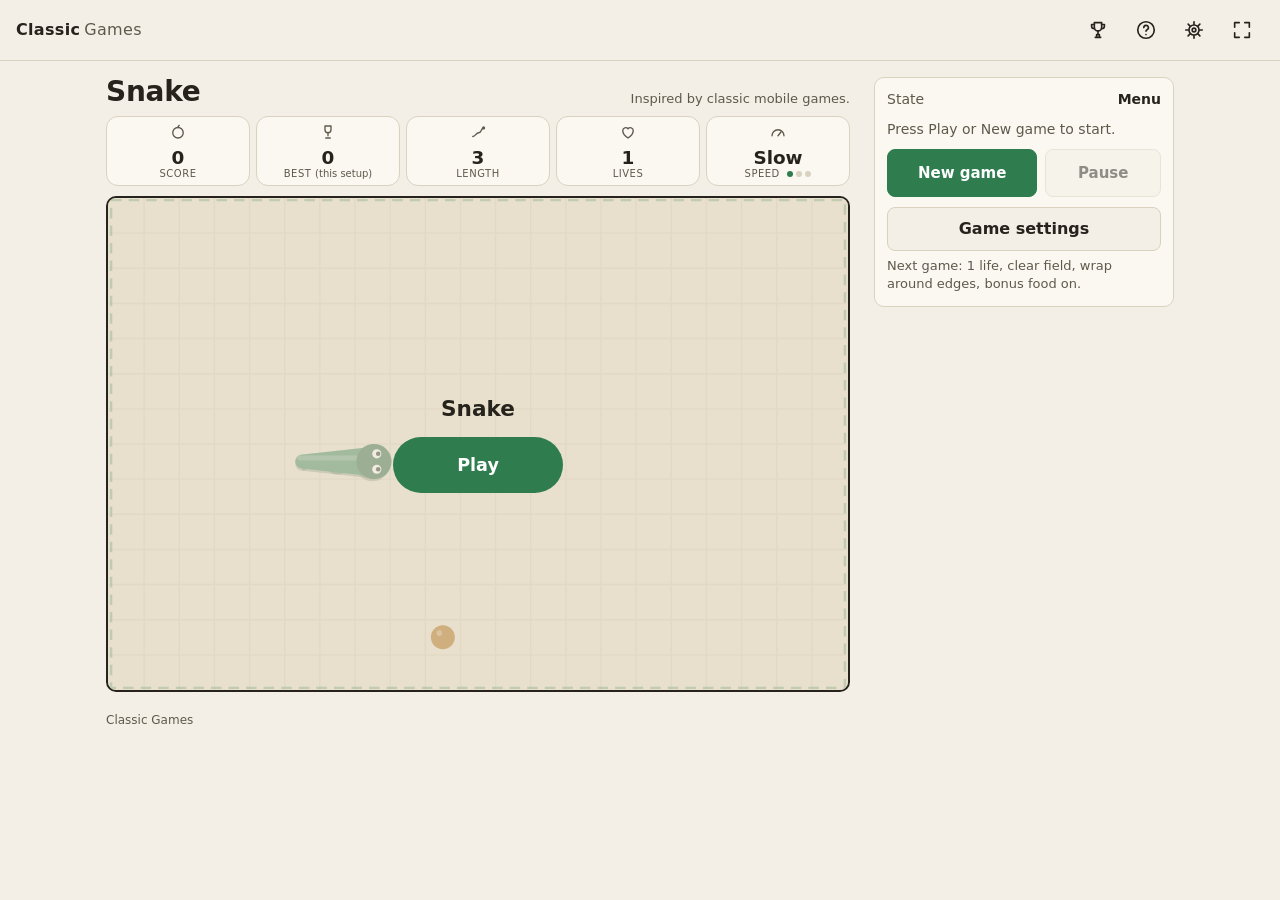
==== commit df579965: "One Game settings button replaces the rule chips; general option names Co-Authored-By: Claude Sonnet" ====
--- a/index.html
+++ b/index.html
@@ -67,14 +67,6 @@
     </section>
 
     <section class="panel" aria-label="Game controls">
-      <div class="chips" role="group" aria-label="Rules for the next run">
-        <button type="button" class="chip" id="chip-look" data-open="dlg-setup" data-focus="snakecolour"><svg class="i" viewBox="0 0 24 24" aria-hidden="true"><circle cx="12" cy="12" r="8"/><circle cx="9" cy="10" r="1"/><circle cx="14" cy="9" r="1"/><circle cx="15" cy="14" r="1"/></svg><strong>Look</strong></button>
-        <button type="button" class="chip" id="chip-edges" data-open="dlg-setup" data-focus="edges"><svg class="i" viewBox="0 0 24 24" aria-hidden="true"><path d="M5 8h13l-3-3M19 16H6l3 3"/></svg><span><span class="label">Edges</span> <strong id="edges-name">Wrap</strong></span></button>
-        <button type="button" class="chip" id="chip-board" data-open="dlg-setup" data-focus="board"><svg class="i" viewBox="0 0 24 24" aria-hidden="true"><path d="M4 4h6v6H4zM14 4h6v6h-6zM4 14h6v6H4zM14 14h6v6h-6z"/></svg><strong id="chip-board-name">Clear</strong></button>
-        <button type="button" class="chip" id="chip-lives" data-open="dlg-setup" data-focus="lives"><svg class="i" viewBox="0 0 24 24" aria-hidden="true"><path d="M12 20s-7-4.4-7-10a4 4 0 0 1 7-2.4A4 4 0 0 1 19 10c0 5.6-7 10-7 10z"/></svg><strong id="chip-lives-name">1 life</strong></button>
-        <button type="button" class="chip" id="chip-bonus" data-open="dlg-setup" data-focus="bonus"><svg class="i" viewBox="0 0 24 24" aria-hidden="true"><path d="M12 4l7 8-7 8-7-8z"/></svg><strong id="chip-bonus-name">Bonus</strong></button>
-      </div>
-
       <p class="state-line"><span class="label">State</span> <strong id="state-name">Menu</strong></p>
       <p id="status" class="status" role="status" aria-live="polite">Press New game to start.</p>
 
@@ -88,7 +80,7 @@
       </div>
 
       <div class="setup">
-        <button type="button" class="btn btn-setup" id="btn-setup" data-open="dlg-setup">Snake settings</button>
+        <button type="button" class="btn btn-setup" id="btn-setup" data-open="dlg-setup">Game settings</button>
         <p id="rules-line" class="rules-line"></p>
         <p id="rules-next" class="rules-line" hidden></p>
       </div>
@@ -111,7 +103,7 @@
     <div class="dlg-scroll" tabindex="0" role="region" aria-labelledby="dlg-help-t">
       <p>Guide the snake to the round fruit. Each one adds a segment and a point. Hitting a maze block or yourself costs a life. With Solid walls, hitting a wall costs a life too. In the default Classic mode, losing a life ends the run.</p>
       <p><strong>Bonus food:</strong> a diamond with a ring appears now and then. The ring empties as time runs out. Eating it gives extra points and does not grow the snake. Missing it costs nothing.</p>
-      <p><strong>Edges and mazes:</strong> with Wrap around, leaving one edge brings you back on the opposite edge. Maze blocks are always solid. Choose these in Snake settings before a run.</p>
+      <p><strong>Edges and mazes:</strong> with Wrap around, leaving one edge brings you back on the opposite edge. Maze blocks are always solid. Choose these in Game settings before a run.</p>
       <p><strong>Steering:</strong> swipe on the board, use the direction buttons, or use the arrow keys or WASD while the board is focused. Space or P pauses and resumes.</p>
       <p>The run starts with your first direction. The game pauses when the tab is hidden, and you resume it yourself.</p>
       <p class="about"><strong>About:</strong> An early version of Classic Games. Gameplay may differ from the originals.</p>
@@ -147,17 +139,17 @@
         <label class="radio"><input type="radio" name="theme" value="lcd"> LCD</label>
         <label class="radio"><input type="radio" name="theme" value="night"> Night</label>
       </fieldset>
-      <p class="hint">These apply to every game on Classic Games. Settings for Snake itself are in Snake settings, under the board.</p>
+      <p class="hint">These apply to every game on Classic Games. Options for the game itself are in Game settings, under the board.</p>
     </div>
     <form method="dialog" class="dlg-foot"><button class="btn btn-primary">Close</button></form>
   </dialog>
 
   <dialog id="dlg-setup" aria-labelledby="dlg-setup-t">
-    <h2 id="dlg-setup-t" tabindex="-1">Snake settings</h2>
+    <h2 id="dlg-setup-t" tabindex="-1">Game settings</h2>
     <div class="dlg-scroll">
       <p class="hint" id="setup-summary">These rules apply to the next run.</p>
       <fieldset id="fs-snakecolour">
-        <legend>Snake colour</legend>
+        <legend>Colour</legend>
         <div class="swatches">
           <label class="radio sw"><input type="radio" name="snakecolour" value="green" checked><span class="chipdot" data-colour="green"></span> Green</label>
           <label class="radio sw"><input type="radio" name="snakecolour" value="cyan"><span class="chipdot" data-colour="cyan"></span> Cyan</label>
@@ -169,7 +161,7 @@
         <p class="hint" id="colour-note">The LCD theme keeps its own look.</p>
       </fieldset>
       <fieldset id="fs-snakestyle">
-        <legend>Snake style</legend>
+        <legend>Style</legend>
         <label class="radio"><input type="radio" name="snakestyle" value="smooth" checked> Smooth</label>
         <label class="radio"><input type="radio" name="snakestyle" value="pixel"> Pixel blocks</label>
       </fieldset>
@@ -182,7 +174,7 @@
         <p class="hint">Speed choices are comfort settings, not original game levels.</p>
       </fieldset>
       <fieldset id="fs-board">
-        <legend>Board</legend>
+        <legend>Map</legend>
         <div class="boards">
           <label class="radio tile"><input type="radio" name="board" value="clear" checked><canvas class="thumb" width="84" height="56" aria-hidden="true"></canvas><span>Clear field</span></label>
           <label class="radio tile"><input type="radio" name="board" value="pillars"><canvas class="thumb" width="84" height="56" aria-hidden="true"></canvas><span>Pillars maze</span></label>
@@ -199,7 +191,7 @@
         </div>
       </fieldset>
       <fieldset id="fs-edges">
-        <legend>Edges</legend>
+        <legend>Walls</legend>
         <label class="radio"><input type="radio" name="edges" value="wrap" checked> Wrap around</label>
         <label class="radio"><input type="radio" name="edges" value="walls"> Solid walls</label>
         <p class="hint">Solid walls cost a life when you touch the edge. Maze blocks are always solid.</p>
@@ -212,10 +204,10 @@
         <p class="hint">Unlimited is an optional assist. Collisions never end the run.</p>
       </fieldset>
       <fieldset id="fs-bonus">
-        <legend>Bonus food</legend>
+        <legend>Bonus</legend>
         <label class="radio"><input type="radio" name="bonus" value="on" checked> On</label>
         <label class="radio"><input type="radio" name="bonus" value="off"> Off</label>
-        <p class="hint" id="rules-note">Snake settings: rules apply to the next run. Mazes, wrap, lives and bonus food are Classic Games choices, not verified original rules.</p>
+        <p class="hint" id="rules-note">Game settings: rules apply to the next run. Mazes, wrap, lives and bonus food are Classic Games choices, not verified original rules.</p>
       </fieldset>
     </div>
     <form method="dialog" class="dlg-foot"><button class="btn btn-primary">Close</button></form>
--- a/styles.css
+++ b/styles.css
@@ -384,14 +384,12 @@
 
 /* Phones in portrait: tall board, open layout, bottom sheet dialogs */
 @media (max-width: 899px) and (orientation: portrait) {
-  .layout { --chrome: 330px; padding: 8px 12px 12px; gap: 8px; }
+  .layout { --chrome: 300px; padding: 8px 12px 12px; gap: 8px; }
   .layout.dpad-on { --chrome: 440px; }
   .layout[data-shape="tall"] .game { width: min(100%, calc((100vh - var(--chrome)) * 0.6667)); width: min(100%, calc((100dvh - var(--chrome)) * 0.6667)); margin: 0 auto; }
   .layout[data-shape="tall"] .game-head { position: absolute; width: 1px; height: 1px; overflow: hidden; clip: rect(0 0 0 0); white-space: nowrap; }
   .panel { background: none; border: 0; padding: 0; gap: 8px; }
-  .btn-setup, .setup .rules-line:not(#rules-next) { display: none; }
   .state-line { font-size: 0.75rem; }
-  .chips { justify-content: center; }
   dialog[open] { position: fixed; inset: auto 0 0 0; width: 100%; max-width: none; margin: 0; border-radius: 22px 22px 0 0; border-bottom: 0; }
 }
 
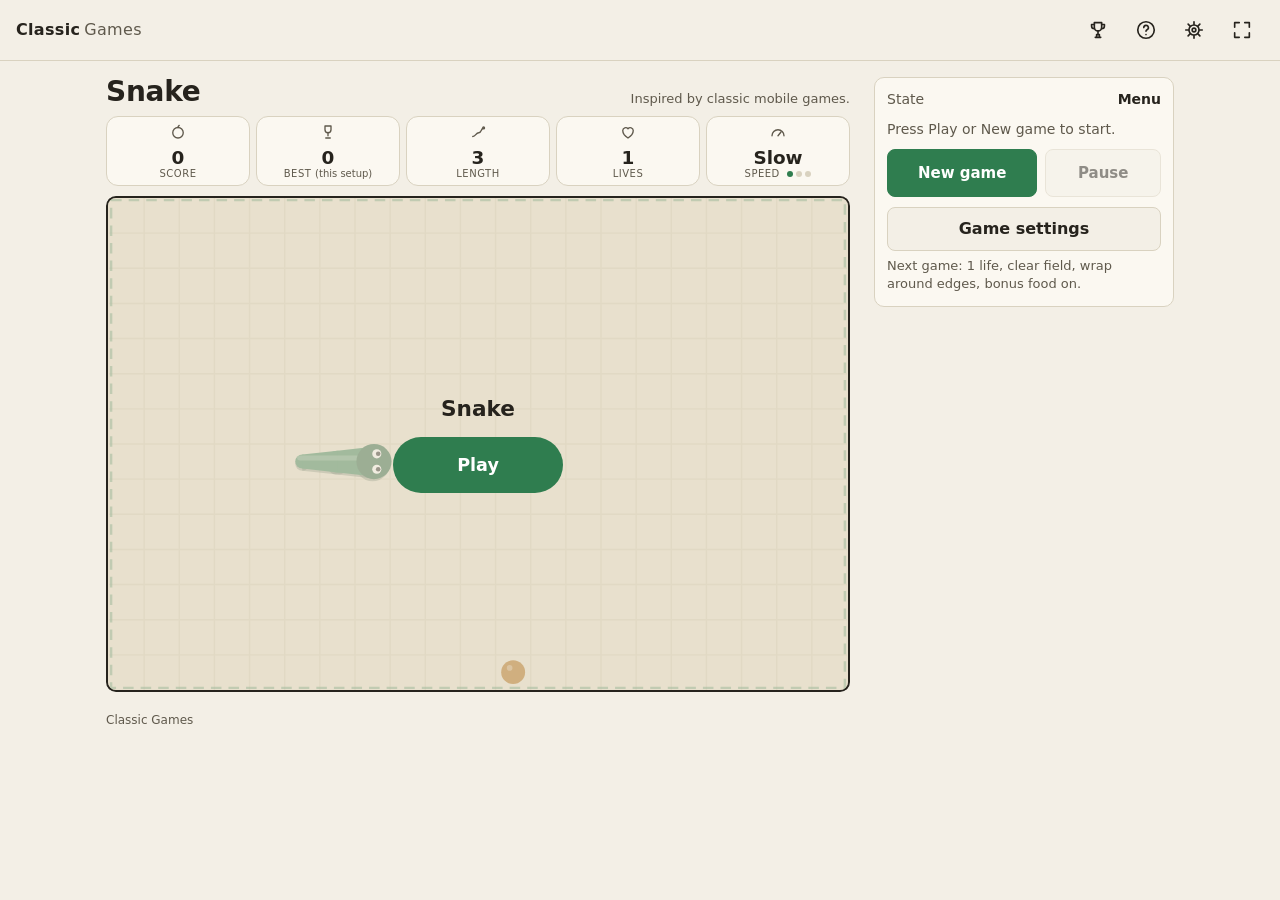
==== commit 5a429b65: "Snake animations: blink, tongue flick, fruit pop and bob, eat sparkles, floating score, bulge, game " ====
--- a/index.html
+++ b/index.html
@@ -10,6 +10,7 @@
   <script src="src/storage.js" defer></script>
   <script src="src/skins.js" defer></script>
   <script src="src/render.js" defer></script>
+  <script src="src/fx.js" defer></script>
   <script src="src/main.js" defer></script>
 </head>
 <body>
@@ -164,6 +165,12 @@
         <legend>Style</legend>
         <label class="radio"><input type="radio" name="snakestyle" value="smooth" checked> Smooth</label>
         <label class="radio"><input type="radio" name="snakestyle" value="pixel"> Pixel blocks</label>
+      </fieldset>
+      <fieldset id="fs-fx">
+        <legend>Effects</legend>
+        <label class="radio"><input type="radio" name="fx" value="on" checked> Animations on</label>
+        <label class="radio"><input type="radio" name="fx" value="off"> Animations off</label>
+        <p class="hint" id="fx-note">Blinking, sparkles, floating scores and shake on game over. They follow your phone's Reduce motion setting until you choose.</p>
       </fieldset>
       <fieldset id="fs-speed">
         <legend>Speed</legend>
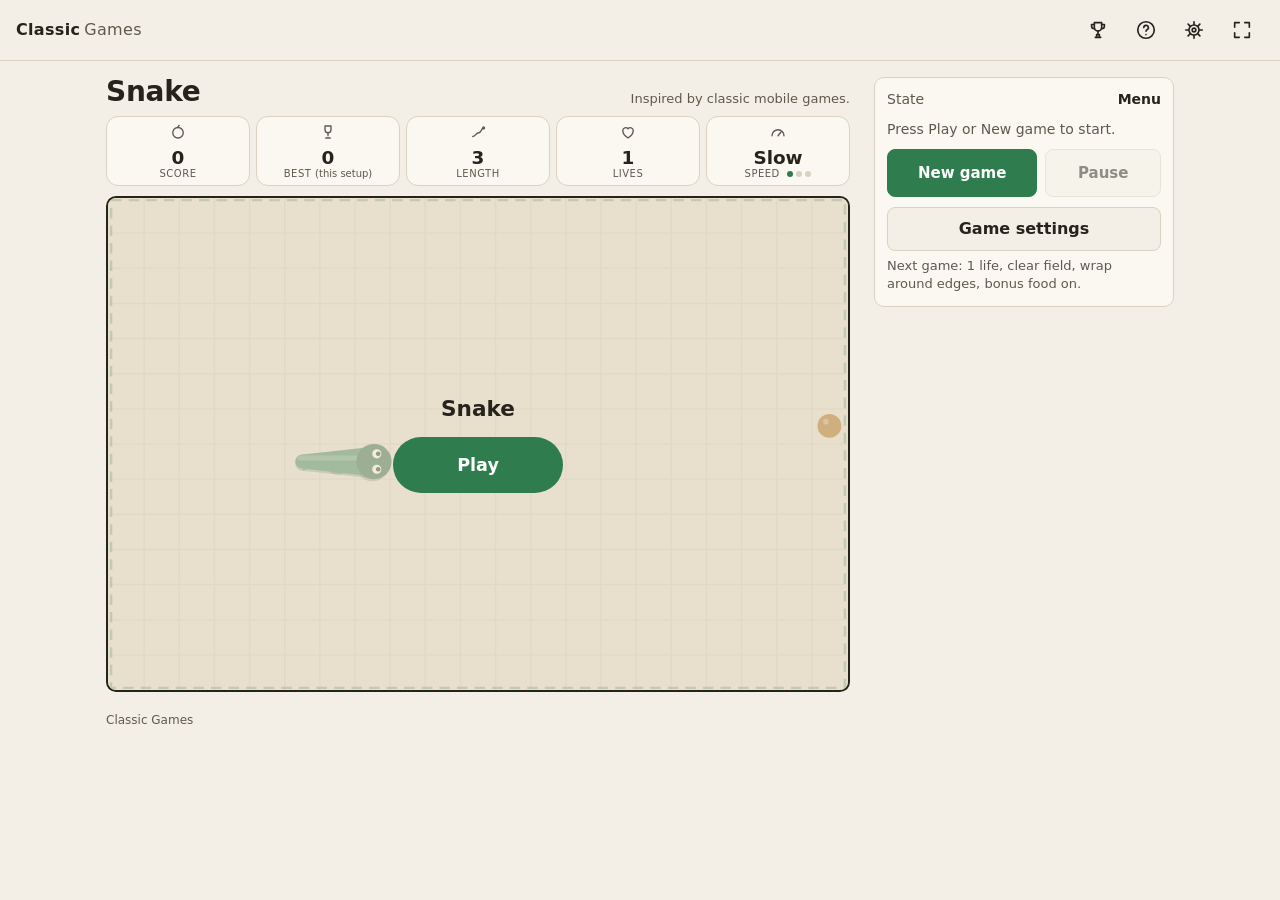
==== commit f7f91492: "Smooth glide between cells, synthesised sound and vibration with App settings switches Co-Authored-B" ====
--- a/index.html
+++ b/index.html
@@ -11,6 +11,7 @@
   <script src="src/skins.js" defer></script>
   <script src="src/render.js" defer></script>
   <script src="src/fx.js" defer></script>
+  <script src="src/sfx.js" defer></script>
   <script src="src/main.js" defer></script>
 </head>
 <body>
@@ -139,6 +140,17 @@
         <label class="radio"><input type="radio" name="theme" value="colour" checked> Colour</label>
         <label class="radio"><input type="radio" name="theme" value="lcd"> LCD</label>
         <label class="radio"><input type="radio" name="theme" value="night"> Night</label>
+      </fieldset>
+      <fieldset id="fs-sound">
+        <legend>Sound</legend>
+        <label class="radio"><input type="radio" name="sound" value="on" checked> Sound on</label>
+        <label class="radio"><input type="radio" name="sound" value="off"> Sound off</label>
+      </fieldset>
+      <fieldset id="fs-haptics">
+        <legend>Vibration</legend>
+        <label class="radio"><input type="radio" name="haptics" value="on" checked> Vibration on</label>
+        <label class="radio"><input type="radio" name="haptics" value="off"> Vibration off</label>
+        <p class="hint">Vibration works on most Android phones. iPhone does not allow it in the browser.</p>
       </fieldset>
       <p class="hint">These apply to every game on Classic Games. Options for the game itself are in Game settings, under the board.</p>
     </div>
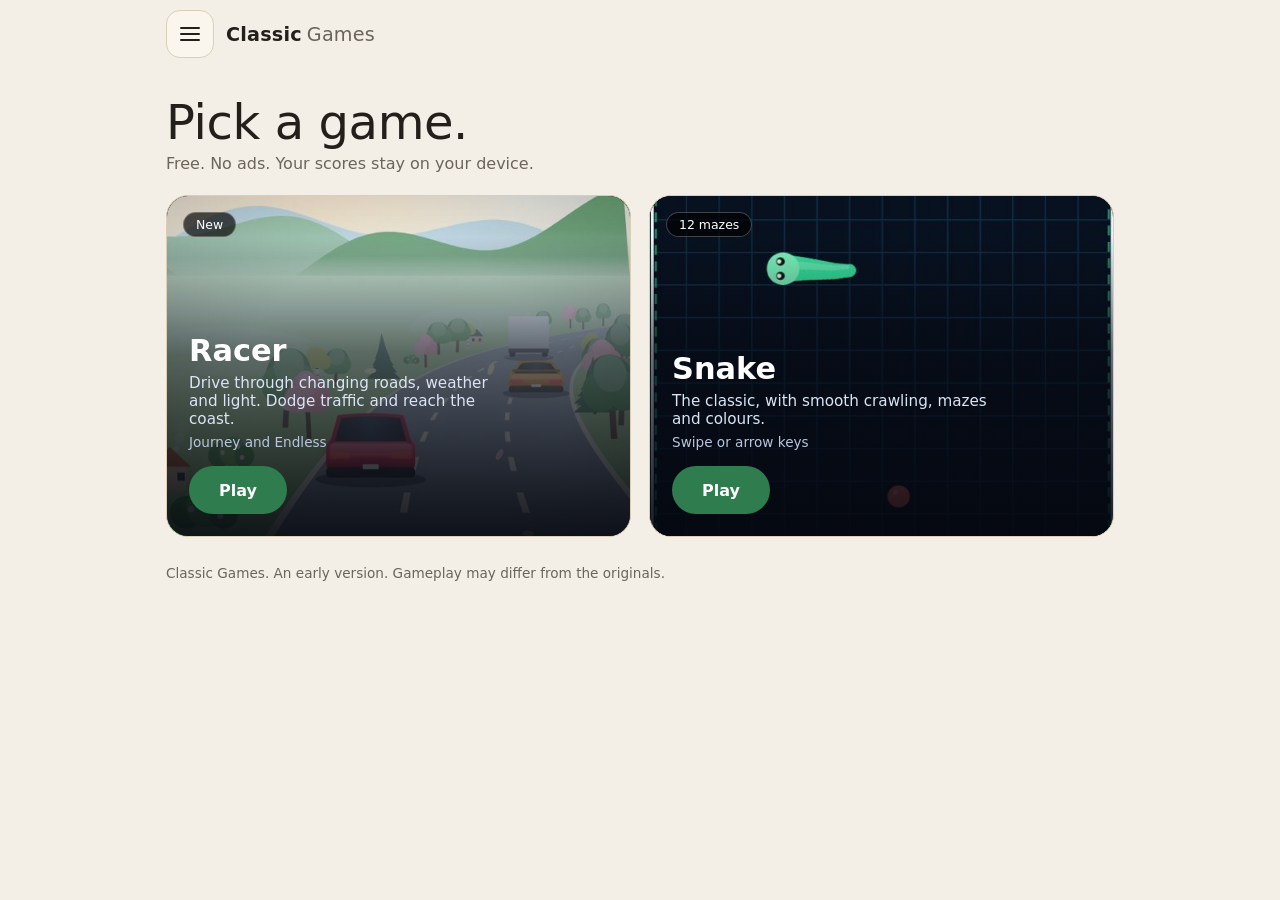
==== commit 970fb162: "Combine launcher, Snake and Racer into one app Root launcher with drawer, awards and scores; Snake m" ====
--- a/index.html
+++ b/index.html
@@ -1,235 +1,98 @@
 <!doctype html>
-<html lang="en" data-theme="colour">
+<html lang="en" data-theme="dark">
 <head>
   <meta charset="utf-8">
   <meta name="viewport" content="width=device-width, initial-scale=1, viewport-fit=cover">
-  <title>Snake | Classic Games</title>
-  <meta name="description" content="Snake, an early version of Classic Games.">
-  <link rel="stylesheet" href="styles.css">
-  <script src="src/engine.js" defer></script>
+  <title>Classic Games</title>
+  <meta name="description" content="Classic Games: small games, made with care. An early prototype.">
+  <link rel="stylesheet" href="launcher.css">
   <script src="src/storage.js" defer></script>
-  <script src="src/skins.js" defer></script>
-  <script src="src/render.js" defer></script>
-  <script src="src/fx.js" defer></script>
-  <script src="src/sfx.js" defer></script>
-  <script src="src/main.js" defer></script>
+  <script src="launcher.js" defer></script>
 </head>
 <body>
-  <header class="site-header" id="site-header">
+  <header class="top">
+    <button type="button" class="menu" id="menu" aria-label="Open menu" aria-expanded="false" aria-controls="drawer"><span></span></button>
     <a class="wordmark" href="./" aria-label="Classic Games home">Classic<span>Games</span></a>
-    <nav class="header-actions" aria-label="Game information">
-      <button type="button" class="icon-btn" data-open="dlg-top" aria-label="Top score">
-        <svg viewBox="0 0 24 24" aria-hidden="true" focusable="false"><path d="M8 4h8v5a4 4 0 0 1-8 0z"/><path d="M8 6H5v1.5A3 3 0 0 0 8 10.5M16 6h3v1.5a3 3 0 0 1-3 3"/><path d="M12 13v4M9 20h6M10.5 17h3V20h-3z"/></svg>
-        <span class="tip" aria-hidden="true">Top score</span>
-      </button>
-      <button type="button" class="icon-btn" data-open="dlg-help" aria-label="Instructions">
-        <svg viewBox="0 0 24 24" aria-hidden="true" focusable="false"><circle cx="12" cy="12" r="9"/><path d="M9.6 9.4a2.5 2.5 0 1 1 3.5 2.3c-.7.4-1.1.9-1.1 1.7"/><path d="M12 17h.01"/></svg>
-        <span class="tip" aria-hidden="true">Instructions</span>
-      </button>
-      <button type="button" class="icon-btn" data-open="dlg-settings" aria-label="App settings">
-        <svg viewBox="0 0 24 24" aria-hidden="true" focusable="false"><circle cx="12" cy="12" r="5.5"/><circle cx="12" cy="12" r="2"/><path d="M12 3v3M12 18v3M3 12h3M18 12h3M5.6 5.6l2.1 2.1M16.3 16.3l2.1 2.1M18.4 5.6l-2.1 2.1M7.7 16.3l-2.1 2.1"/></svg>
-        <span class="tip" aria-hidden="true">App settings</span>
-      </button>
-      <button type="button" class="icon-btn" id="btn-fullscreen" aria-label="Full screen" aria-pressed="false" hidden>
-        <svg viewBox="0 0 24 24" aria-hidden="true" focusable="false"><path d="M4 9V4h5M20 9V4h-5M4 15v5h5M20 15v5h-5"/></svg>
-        <span class="tip" aria-hidden="true" id="fullscreen-tip">Full screen</span>
-      </button>
-    </nav>
   </header>
 
-  <main class="layout" id="layout" data-shape="wide">
-    <section class="game" id="game" aria-labelledby="game-title">
-      <div class="game-head">
-        <h1 id="game-title">Snake</h1>
-        <p class="tagline">Inspired by classic mobile games.</p>
-      </div>
+  <main class="wrap">
+    <h1>Pick a game.</h1>
+    <p class="lede">Free. No ads. Your scores stay on your device.</p>
 
-      <div class="hud" id="hud">
-        <div class="cell"><svg class="i" viewBox="0 0 24 24" aria-hidden="true"><circle cx="12" cy="13" r="7"/><path d="M12 6c0-1.2.6-2.2 1.6-2.8"/></svg><b id="score">0</b><small>Score</small></div>
-        <div class="cell"><svg class="i" viewBox="0 0 24 24" aria-hidden="true"><path d="M8 4h8v5a4 4 0 0 1-8 0z"/><path d="M12 13v4M9 20h6"/></svg><b id="best">0</b><small>Best <span id="best-note"></span></small></div>
-        <div class="cell"><svg class="i" viewBox="0 0 24 24" aria-hidden="true"><path d="M5 18c4 0 4-5 8-5s3-6 6-6"/><circle cx="19.5" cy="6.5" r="1.2"/></svg><b id="length">3</b><small>Length</small></div>
-        <div class="cell"><svg class="i" viewBox="0 0 24 24" aria-hidden="true"><path d="M12 20s-7-4.4-7-10a4 4 0 0 1 7-2.4A4 4 0 0 1 19 10c0 5.6-7 10-7 10z"/></svg><b id="lives">1</b><small>Lives</small></div>
-        <button type="button" class="cell cell-btn" id="btn-speed" aria-label="Speed: Slow. Tap to change."><svg class="i" viewBox="0 0 24 24" aria-hidden="true"><path d="M4 17a8 8 0 1 1 16 0"/><path d="M12 17l4-5"/></svg><b id="speed-name">Slow</b><small>Speed <span class="speed-dots" id="speed-dots" data-level="1" aria-hidden="true"><i></i><i></i><i></i></span></small></button>
-        <div class="cell cell-bonus" id="bonus-item" hidden><svg class="i" viewBox="0 0 24 24" aria-hidden="true"><path d="M12 4l7 8-7 8-7-8z"/></svg><b id="bonus-time">0</b><small>Bonus</small></div>
-      </div>
+    <a class="resume" id="resume" href="racer/" hidden>
+      <span class="resume-label">Continue</span>
+      <strong id="resume-text">Racer</strong>
+    </a>
 
-      <div class="board-wrap">
-        <div class="board" id="board" tabindex="0" role="img"
-             aria-label="Snake board. Focus here to play with arrow keys or WASD; Space or P pauses. Swipe on the board to steer.">
-          <canvas id="canvas" width="630" height="420"></canvas>
-          <div class="overlay" id="overlay" hidden>
-            <p id="overlay-text"></p>
-            <div class="ov-btns">
-              <button type="button" class="bigbtn" id="ov-primary" hidden></button>
-              <button type="button" class="bigbtn alt" id="ov-secondary" hidden></button>
-            </div>
-          </div>
+    <section class="cards" aria-label="Games">
+      <article class="card" id="card-racer">
+        <img src="assets/racer-art.jpg" alt="" width="560" height="1100" loading="eager">
+        <div class="shade"></div>
+        <div class="body">
+          <span class="chip" id="racer-badge">New</span>
+          <h2>Racer</h2>
+          <p>Drive through changing roads, weather and light. Dodge traffic and reach the coast.</p>
+          <p class="meta" id="racer-meta">Journey and Endless</p>
+          <a class="play" href="racer/" aria-label="Play Racer">Play</a>
         </div>
-      </div>
+      </article>
+      <article class="card" id="card-snake">
+        <img src="assets/snake-art.jpg" alt="" width="560" height="760" loading="eager">
+        <div class="shade"></div>
+        <div class="body">
+          <span class="chip" id="snake-badge">12 mazes</span>
+          <h2>Snake</h2>
+          <p>The classic, with smooth crawling, mazes and colours.</p>
+          <p class="meta" id="snake-meta">Swipe or arrow keys</p>
+          <a class="play" href="snake/" aria-label="Play Snake">Play</a>
+        </div>
+      </article>
     </section>
 
-    <section class="panel" aria-label="Game controls">
-      <p class="state-line"><span class="label">State</span> <strong id="state-name">Menu</strong></p>
-      <p id="status" class="status" role="status" aria-live="polite">Press New game to start.</p>
-
-      <div class="actions">
-        <button type="button" class="btn btn-primary" id="btn-new">New game</button>
-        <button type="button" class="btn" id="btn-pause" disabled>Pause</button>
-        <button type="button" class="btn" id="btn-continue" disabled hidden>Continue</button>
-        <button type="button" class="btn btn-dpad-toggle" id="btn-dpad" aria-label="Show direction buttons" aria-pressed="false">
-          <svg viewBox="0 0 24 24" aria-hidden="true"><path d="M12 4v5M12 15v5M4 12h5M15 12h5"/></svg>
-        </button>
-      </div>
-
-      <div class="setup">
-        <button type="button" class="btn btn-setup" id="btn-setup" data-open="dlg-setup">Game settings</button>
-        <p id="rules-line" class="rules-line"></p>
-        <p id="rules-next" class="rules-line" hidden></p>
-      </div>
-
-      <div class="dpad" id="dpad" role="group" aria-label="Direction buttons">
-        <button type="button" class="btn dpad-btn up" data-dir="Up" aria-label="Up"><svg viewBox="0 0 24 24" aria-hidden="true"><path d="M12 6l7 9H5z"/></svg></button>
-        <button type="button" class="btn dpad-btn left" data-dir="Left" aria-label="Left"><svg viewBox="0 0 24 24" aria-hidden="true"><path d="M6 12l9-7v14z"/></svg></button>
-        <button type="button" class="btn dpad-btn right" data-dir="Right" aria-label="Right"><svg viewBox="0 0 24 24" aria-hidden="true"><path d="M18 12l-9 7V5z"/></svg></button>
-        <button type="button" class="btn dpad-btn down" data-dir="Down" aria-label="Down"><svg viewBox="0 0 24 24" aria-hidden="true"><path d="M12 18l-7-9h14z"/></svg></button>
-      </div>
-    </section>
+    <footer class="foot">Classic Games. An early version. Gameplay may differ from the originals.</footer>
   </main>
 
-  <footer class="site-footer">
-    <p>Classic Games</p>
-  </footer>
+  <div class="scrim" id="scrim" hidden></div>
+  <aside class="drawer" id="drawer" role="dialog" aria-modal="true" aria-label="Menu" aria-hidden="true" hidden>
+    <div class="dr-head"><strong>Classic Games</strong><span>Saved on this device</span></div>
+    <nav class="dr-nav" aria-label="Menu">
+      <a class="dr-item on" href="./">Games</a>
+      <button type="button" class="dr-item" data-open="dlg-awards">Awards <small id="award-count"></small></button>
+      <button type="button" class="dr-item" data-open="dlg-scores">Best scores</button>
+      <button type="button" class="dr-item" data-open="dlg-help">How to play</button>
+      <button type="button" class="dr-item" data-open="dlg-about">About</button>
+    </nav>
+    <div class="dr-group" role="group" aria-labelledby="g-look">
+      <h3 id="g-look">Appearance</h3>
+      <div class="seg" data-pref="theme">
+        <button type="button" data-val="auto" aria-pressed="true">Auto</button>
+        <button type="button" data-val="light" aria-pressed="false">Light</button>
+        <button type="button" data-val="dark" aria-pressed="false">Dark</button>
+      </div>
+    </div>
+    <div class="dr-group" role="group" aria-labelledby="g-sound">
+      <h3 id="g-sound">Sound</h3>
+      <div class="seg" data-pref="sound">
+        <button type="button" data-val="on" aria-pressed="true">On</button>
+        <button type="button" data-val="off" aria-pressed="false">Off</button>
+      </div>
+      <h3 id="g-vib">Vibration</h3>
+      <div class="seg" data-pref="haptics">
+        <button type="button" data-val="on" aria-pressed="true">On</button>
+        <button type="button" data-val="off" aria-pressed="false">Off</button>
+      </div>
+      <p class="hint">These apply to every game. Each game also has its own settings.</p>
+    </div>
+  </aside>
 
-  <dialog id="dlg-help" aria-labelledby="dlg-help-t">
-    <h2 id="dlg-help-t" tabindex="-1">Instructions</h2>
-    <div class="dlg-scroll" tabindex="0" role="region" aria-labelledby="dlg-help-t">
-      <p>Guide the snake to the round fruit. Each one adds a segment and a point. Hitting a maze block or yourself costs a life. With Solid walls, hitting a wall costs a life too. In the default Classic mode, losing a life ends the run.</p>
-      <p><strong>Bonus food:</strong> a diamond with a ring appears now and then. The ring empties as time runs out. Eating it gives extra points and does not grow the snake. Missing it costs nothing.</p>
-      <p><strong>Edges and mazes:</strong> with Wrap around, leaving one edge brings you back on the opposite edge. Maze blocks are always solid. Choose these in Game settings before a run.</p>
-      <p><strong>Steering:</strong> swipe on the board, use the direction buttons, or use the arrow keys or WASD while the board is focused. Space or P pauses and resumes.</p>
-      <p>The run starts with your first direction. The game pauses when the tab is hidden, and you resume it yourself.</p>
-      <p class="about"><strong>About:</strong> An early version of Classic Games. Gameplay may differ from the originals.</p>
-    </div>
-    <form method="dialog" class="dlg-foot"><button class="btn btn-primary">Close</button></form>
-  </dialog>
-
-  <dialog id="dlg-top" aria-labelledby="dlg-top-t">
-    <h2 id="dlg-top-t" tabindex="-1">Top score</h2>
-    <div class="dlg-scroll" tabindex="0" role="region" aria-labelledby="dlg-top-t">
-      <p id="top-text">No score yet.</p>
-      <ul id="top-list" class="top-list"></ul>
-      <p class="hint" id="top-note">Scores are kept separately for each speed and saved on this device.</p>
-    </div>
-    <form method="dialog" class="dlg-foot"><button class="btn btn-primary">Close</button></form>
-  </dialog>
-
-  <dialog id="dlg-confirm" aria-labelledby="dlg-confirm-t">
-    <h2 id="dlg-confirm-t">Start a new game?</h2>
-    <p>The current run will be discarded.</p>
-    <form method="dialog" class="dialog-actions">
-      <button class="btn" value="cancel" autofocus>Keep playing</button>
-      <button class="btn btn-primary" value="confirm">New game</button>
-    </form>
-  </dialog>
-
-  <dialog id="dlg-settings" aria-labelledby="dlg-set-t">
-    <h2 id="dlg-set-t" tabindex="-1">App settings</h2>
-    <div class="dlg-scroll">
-      <fieldset>
-        <legend>Theme</legend>
-        <label class="radio"><input type="radio" name="theme" value="colour" checked> Colour</label>
-        <label class="radio"><input type="radio" name="theme" value="lcd"> LCD</label>
-        <label class="radio"><input type="radio" name="theme" value="night"> Night</label>
-      </fieldset>
-      <fieldset id="fs-sound">
-        <legend>Sound</legend>
-        <label class="radio"><input type="radio" name="sound" value="on" checked> Sound on</label>
-        <label class="radio"><input type="radio" name="sound" value="off"> Sound off</label>
-      </fieldset>
-      <fieldset id="fs-haptics">
-        <legend>Vibration</legend>
-        <label class="radio"><input type="radio" name="haptics" value="on" checked> Vibration on</label>
-        <label class="radio"><input type="radio" name="haptics" value="off"> Vibration off</label>
-        <p class="hint">Vibration works on most Android phones. iPhone does not allow it in the browser.</p>
-      </fieldset>
-      <p class="hint">These apply to every game on Classic Games. Options for the game itself are in Game settings, under the board.</p>
-    </div>
-    <form method="dialog" class="dlg-foot"><button class="btn btn-primary">Close</button></form>
-  </dialog>
-
-  <dialog id="dlg-setup" aria-labelledby="dlg-setup-t">
-    <h2 id="dlg-setup-t" tabindex="-1">Game settings</h2>
-    <div class="dlg-scroll">
-      <p class="hint" id="setup-summary">These rules apply to the next run.</p>
-      <fieldset id="fs-snakecolour">
-        <legend>Colour</legend>
-        <div class="swatches">
-          <label class="radio sw"><input type="radio" name="snakecolour" value="green" checked><span class="chipdot" data-colour="green"></span> Green</label>
-          <label class="radio sw"><input type="radio" name="snakecolour" value="cyan"><span class="chipdot" data-colour="cyan"></span> Cyan</label>
-          <label class="radio sw"><input type="radio" name="snakecolour" value="blue"><span class="chipdot" data-colour="blue"></span> Blue</label>
-          <label class="radio sw"><input type="radio" name="snakecolour" value="violet"><span class="chipdot" data-colour="violet"></span> Violet</label>
-          <label class="radio sw"><input type="radio" name="snakecolour" value="pink"><span class="chipdot" data-colour="pink"></span> Pink</label>
-          <label class="radio sw"><input type="radio" name="snakecolour" value="lime"><span class="chipdot" data-colour="lime"></span> Lime</label>
-        </div>
-        <p class="hint" id="colour-note">The LCD theme keeps its own look.</p>
-      </fieldset>
-      <fieldset id="fs-snakestyle">
-        <legend>Style</legend>
-        <label class="radio"><input type="radio" name="snakestyle" value="smooth" checked> Smooth</label>
-        <label class="radio"><input type="radio" name="snakestyle" value="pixel"> Pixel blocks</label>
-      </fieldset>
-      <fieldset id="fs-fx">
-        <legend>Effects</legend>
-        <label class="radio"><input type="radio" name="fx" value="on" checked> Animations on</label>
-        <label class="radio"><input type="radio" name="fx" value="off"> Animations off</label>
-        <p class="hint" id="fx-note">Blinking, sparkles, floating scores and shake on game over. They follow your phone's Reduce motion setting until you choose.</p>
-      </fieldset>
-      <fieldset id="fs-speed">
-        <legend>Speed</legend>
-        <label class="radio"><input type="radio" name="speed" value="slow" checked> Slow <small>(300 ms per step)</small></label>
-        <label class="radio"><input type="radio" name="speed" value="medium"> Medium <small>(220 ms per step)</small></label>
-        <label class="radio"><input type="radio" name="speed" value="fast"> Fast <small>(150 ms per step)</small></label>
-        <p class="hint" id="speed-note">Applies to new games.</p>
-        <p class="hint">Speed choices are comfort settings, not original game levels.</p>
-      </fieldset>
-      <fieldset id="fs-board">
-        <legend>Map</legend>
-        <div class="boards">
-          <label class="radio tile"><input type="radio" name="board" value="clear" checked><canvas class="thumb" width="84" height="56" aria-hidden="true"></canvas><span>Clear field</span></label>
-          <label class="radio tile"><input type="radio" name="board" value="pillars"><canvas class="thumb" width="84" height="56" aria-hidden="true"></canvas><span>Pillars maze</span></label>
-          <label class="radio tile"><input type="radio" name="board" value="gate"><canvas class="thumb" width="84" height="56" aria-hidden="true"></canvas><span>Gate maze</span></label>
-          <label class="radio tile"><input type="radio" name="board" value="frame"><canvas class="thumb" width="84" height="56" aria-hidden="true"></canvas><span>Frame maze</span></label>
-          <label class="radio tile"><input type="radio" name="board" value="corners"><canvas class="thumb" width="84" height="56" aria-hidden="true"></canvas><span>Corners maze</span></label>
-          <label class="radio tile"><input type="radio" name="board" value="tunnels"><canvas class="thumb" width="84" height="56" aria-hidden="true"></canvas><span>Tunnels maze</span></label>
-          <label class="radio tile"><input type="radio" name="board" value="zigzag"><canvas class="thumb" width="84" height="56" aria-hidden="true"></canvas><span>Zigzag maze</span></label>
-          <label class="radio tile"><input type="radio" name="board" value="rooms"><canvas class="thumb" width="84" height="56" aria-hidden="true"></canvas><span>Rooms maze</span></label>
-          <label class="radio tile"><input type="radio" name="board" value="diamond"><canvas class="thumb" width="84" height="56" aria-hidden="true"></canvas><span>Diamond maze</span></label>
-          <label class="radio tile"><input type="radio" name="board" value="islands"><canvas class="thumb" width="84" height="56" aria-hidden="true"></canvas><span>Islands maze</span></label>
-          <label class="radio tile"><input type="radio" name="board" value="staircase"><canvas class="thumb" width="84" height="56" aria-hidden="true"></canvas><span>Staircase maze</span></label>
-          <label class="radio tile"><input type="radio" name="board" value="bars"><canvas class="thumb" width="84" height="56" aria-hidden="true"></canvas><span>Bars maze</span></label>
-        </div>
-      </fieldset>
-      <fieldset id="fs-edges">
-        <legend>Walls</legend>
-        <label class="radio"><input type="radio" name="edges" value="wrap" checked> Wrap around</label>
-        <label class="radio"><input type="radio" name="edges" value="walls"> Solid walls</label>
-        <p class="hint">Solid walls cost a life when you touch the edge. Maze blocks are always solid.</p>
-      </fieldset>
-      <fieldset id="fs-lives">
-        <legend>Lives</legend>
-        <label class="radio"><input type="radio" name="lives" value="classic" checked> Classic <small>(one life)</small></label>
-        <label class="radio"><input type="radio" name="lives" value="extra"> Extra lives <small>(three lives)</small></label>
-        <label class="radio"><input type="radio" name="lives" value="unlimited"> Unlimited <small>(assist mode)</small></label>
-        <p class="hint">Unlimited is an optional assist. Collisions never end the run.</p>
-      </fieldset>
-      <fieldset id="fs-bonus">
-        <legend>Bonus</legend>
-        <label class="radio"><input type="radio" name="bonus" value="on" checked> On</label>
-        <label class="radio"><input type="radio" name="bonus" value="off"> Off</label>
-        <p class="hint" id="rules-note">Game settings: rules apply to the next run. Mazes, wrap, lives and bonus food are Classic Games choices, not verified original rules.</p>
-      </fieldset>
-    </div>
-    <form method="dialog" class="dlg-foot"><button class="btn btn-primary">Close</button></form>
-  </dialog>
+  <dialog id="dlg-awards" aria-labelledby="t-awards"><h2 id="t-awards" tabindex="-1">Awards</h2><div class="dlg-scroll" id="award-list"></div><form method="dialog"><button class="btn">Close</button></form></dialog>
+  <dialog id="dlg-scores" aria-labelledby="t-scores"><h2 id="t-scores" tabindex="-1">Best scores</h2><div class="dlg-scroll" id="score-list"></div><form method="dialog"><button class="btn">Close</button></form></dialog>
+  <dialog id="dlg-help" aria-labelledby="t-help"><h2 id="t-help" tabindex="-1">How to play</h2>
+    <div class="dlg-scroll"><p><strong>Racer:</strong> swipe left or right to change lane, or use the arrow keys. Pass close to traffic for combos, collect coins and hearts, and reach the end of the journey. Hold the ease off button to slow down.</p>
+    <p><strong>Snake:</strong> swipe on the board, use the direction buttons or the arrow keys. Eat the fruit, avoid walls, mazes and yourself.</p>
+    <p>Each game has its own settings inside it.</p></div><form method="dialog"><button class="btn">Close</button></form></dialog>
+  <dialog id="dlg-about" aria-labelledby="t-about"><h2 id="t-about" tabindex="-1">About</h2>
+    <div class="dlg-scroll"><p>Classic Games is an early prototype of small games made with care. Gameplay is inspired by classic mobile games and may differ from the originals.</p>
+    <p>Everything is saved on this device. There are no accounts and no ads.</p></div><form method="dialog"><button class="btn">Close</button></form></dialog>
 </body>
 </html>
--- a/launcher.css
+++ b/launcher.css
@@ -0,0 +1,53 @@
+:root { --bg: #070b14; --surface: #0f1730; --ink: #eaf1ff; --muted: #9fb0cc; --line: #ffffff22; --accent: #34e39c; --accent-ink: #04140c; --shade: #050810; --radius: 22px; color-scheme: dark; }
+:root[data-theme="light"] { --bg: #f3efe7; --surface: #faf6ee; --ink: #231f1a; --muted: #6b645a; --line: #d9cfb8; --accent: #2f7d4f; --accent-ink: #ffffff; --shade: #101018; color-scheme: light; }
+* { box-sizing: border-box; }
+html, body { margin: 0; background: var(--bg); color: var(--ink); font-family: system-ui, -apple-system, "Segoe UI", Roboto, sans-serif; }
+a { color: inherit; }
+.top { display: flex; align-items: center; gap: 12px; padding: calc(10px + env(safe-area-inset-top)) 16px 6px; max-width: 980px; margin: 0 auto; }
+.wordmark { text-decoration: none; font-weight: 800; font-size: 1.2rem; letter-spacing: .2px; }
+.wordmark span { font-weight: 400; color: var(--muted); margin-left: 5px; }
+.menu { width: 48px; height: 48px; border: 1px solid var(--line); border-radius: 14px; background: var(--surface); color: var(--ink); display: grid; place-items: center; cursor: pointer; }
+.menu span, .menu span::before, .menu span::after { display: block; width: 20px; height: 2px; background: currentColor; border-radius: 2px; content: ""; position: relative; }
+.menu span::before { position: absolute; top: -6px; } .menu span::after { position: absolute; top: 6px; }
+.wrap { max-width: 980px; margin: 0 auto; padding: 8px 16px 40px; }
+h1 { font-size: clamp(2rem, 6vw, 3rem); font-weight: 300; margin: 22px 0 4px; letter-spacing: -.4px; }
+.lede { margin: 0 0 22px; color: var(--muted); }
+.resume { display: flex; flex-direction: column; gap: 2px; padding: 14px 18px; margin-bottom: 18px; border: 1px solid var(--accent); border-radius: 16px; background: color-mix(in srgb, var(--accent) 12%, transparent); text-decoration: none; min-height: 56px; }
+.resume[hidden] { display: none; }
+.resume-label { font-size: .72rem; letter-spacing: 2px; text-transform: uppercase; color: var(--accent); }
+.cards { display: grid; gap: 18px; grid-template-columns: 1fr; }
+@media (min-width: 720px) { .cards { grid-template-columns: 1fr 1fr; } }
+.card { position: relative; border-radius: var(--radius); overflow: hidden; border: 1px solid var(--line); min-height: 340px; background: #000; }
+.card img { position: absolute; inset: 0; width: 100%; height: 100%; object-fit: cover; }
+.shade { position: absolute; inset: 0; background: linear-gradient(#0000 12%, rgba(5, 8, 16, .55) 46%, rgba(5, 8, 16, .92)); }
+.body { position: relative; display: flex; flex-direction: column; justify-content: flex-end; align-items: flex-start; gap: 6px; min-height: 340px; padding: 22px; color: #fff; }
+.body h2 { margin: 0; font-size: 1.9rem; }
+.body p { margin: 0; color: #dbe4f5; font-size: .95rem; max-width: 34ch; }
+.body .meta { color: #b8c6de; font-size: .85rem; }
+.chip { position: absolute; top: 16px; left: 16px; background: #000a; border: 1px solid #ffffff40; border-radius: 999px; padding: 4px 12px; font-size: .78rem; }
+.play { margin-top: 10px; display: inline-flex; align-items: center; justify-content: center; min-height: 48px; padding: 0 30px; border-radius: 999px; background: var(--accent); color: var(--accent-ink); font-weight: 800; text-decoration: none; }
+.play:focus-visible, .menu:focus-visible, .dr-item:focus-visible, .seg button:focus-visible, .btn:focus-visible, .resume:focus-visible { outline: 3px solid #7aa7ff; outline-offset: 2px; }
+.foot { margin-top: 28px; color: var(--muted); font-size: .85rem; }
+.scrim { position: fixed; inset: 0; background: #02040bb0; z-index: 20; }
+.scrim[hidden], .drawer[hidden] { display: none; }
+.drawer { position: fixed; left: 0; top: 0; bottom: 0; width: min(320px, 86vw); background: var(--surface); border-right: 1px solid var(--line); z-index: 21; padding: calc(18px + env(safe-area-inset-top)) 16px 20px; overflow-y: auto; transform: translateX(-100%); transition: transform .22s ease; }
+.drawer.open { transform: none; }
+@media (prefers-reduced-motion: reduce) { .drawer { transition: none; } }
+.dr-head { display: flex; flex-direction: column; margin-bottom: 14px; } .dr-head strong { font-size: 1.2rem; } .dr-head span { color: var(--muted); font-size: .8rem; }
+.dr-nav { display: grid; gap: 4px; margin-bottom: 14px; }
+.dr-item { display: flex; justify-content: space-between; align-items: center; min-height: 48px; padding: 0 12px; border-radius: 12px; border: 0; background: transparent; color: var(--ink); font: inherit; text-decoration: none; text-align: left; cursor: pointer; }
+.dr-item.on { background: color-mix(in srgb, var(--ink) 9%, transparent); } .dr-item small { color: var(--muted); }
+.dr-group h3 { margin: 14px 4px 6px; font-size: .72rem; letter-spacing: 2px; text-transform: uppercase; color: var(--muted); font-weight: 700; }
+.seg { display: flex; gap: 6px; } .seg button { flex: 1; min-height: 44px; border-radius: 12px; border: 1px solid var(--line); background: transparent; color: var(--ink); font: inherit; cursor: pointer; }
+.seg button[aria-pressed="true"] { background: var(--accent); color: var(--accent-ink); border-color: var(--accent); font-weight: 700; }
+.hint { color: var(--muted); font-size: .8rem; margin: 10px 4px 0; }
+dialog { width: min(92vw, 460px); max-height: 80vh; padding: 0; border: 1px solid var(--line); border-radius: 20px; background: var(--surface); color: var(--ink); }
+dialog::backdrop { background: #02040bb0; }
+dialog h2 { margin: 0; padding: 18px 20px 8px; font-size: 1.3rem; } dialog h2:focus { outline: none; }
+.dlg-scroll { padding: 4px 20px 12px; max-height: 52vh; overflow-y: auto; font-size: .95rem; line-height: 1.55; }
+dialog form { padding: 8px 20px 18px; display: flex; justify-content: flex-end; }
+.btn { min-height: 44px; padding: 0 24px; border-radius: 12px; border: 0; background: var(--accent); color: var(--accent-ink); font: inherit; font-weight: 700; cursor: pointer; }
+.aw { display: grid; grid-template-columns: 1fr auto; gap: 2px 10px; padding: 10px 0; border-bottom: 1px solid var(--line); }
+.aw b { font-weight: 600; } .aw small { color: var(--muted); grid-column: 1; } .aw em { font-style: normal; color: var(--accent); font-weight: 700; grid-row: 1; grid-column: 2; }
+.aw .bar { grid-column: 1 / -1; height: 5px; border-radius: 3px; background: var(--line); } .aw .bar i { display: block; height: 100%; border-radius: 3px; background: var(--accent); }
+.sc { display: flex; justify-content: space-between; padding: 8px 0; border-bottom: 1px solid var(--line); }
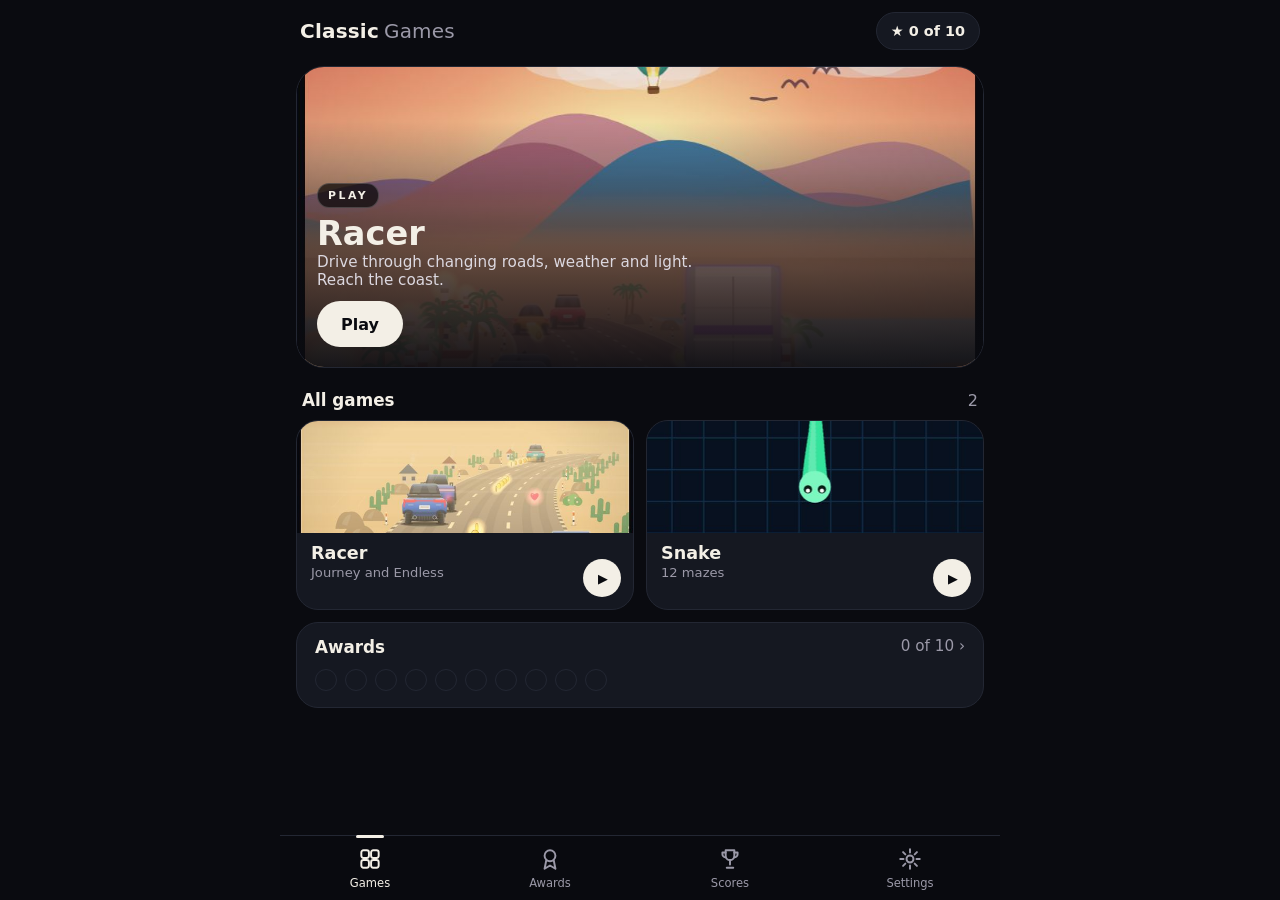
==== commit 206d41c7: "Website: one dark look, a way around, and Continue for both games Games screen (as in the approved m" ====
--- a/index.html
+++ b/index.html
@@ -5,94 +5,117 @@
   <meta name="viewport" content="width=device-width, initial-scale=1, viewport-fit=cover">
   <title>Classic Games</title>
   <meta name="description" content="Classic Games: small games, made with care. An early prototype.">
+  <meta name="theme-color" content="#0a0b10">
   <link rel="stylesheet" href="launcher.css">
   <script src="src/storage.js" defer></script>
+  <script src="src/engine.js" defer></script>
   <script src="launcher.js" defer></script>
 </head>
 <body>
   <header class="top">
-    <button type="button" class="menu" id="menu" aria-label="Open menu" aria-expanded="false" aria-controls="drawer"><span></span></button>
     <a class="wordmark" href="./" aria-label="Classic Games home">Classic<span>Games</span></a>
+    <button type="button" class="chip-btn" id="award-chip" data-go="awards" aria-label="Awards"><span aria-hidden="true">&#9733;</span> <span id="award-chip-text">0 of 10</span></button>
   </header>
 
-  <main class="wrap">
-    <h1>Pick a game.</h1>
-    <p class="lede">Free. No ads. Your scores stay on your device.</p>
-
-    <a class="resume" id="resume" href="racer/" hidden>
-      <span class="resume-label">Continue</span>
-      <strong id="resume-text">Racer</strong>
-    </a>
-
-    <section class="cards" aria-label="Games">
-      <article class="card" id="card-racer">
-        <img src="assets/racer-art.jpg" alt="" width="560" height="1100" loading="eager">
-        <div class="shade"></div>
-        <div class="body">
-          <span class="chip" id="racer-badge">New</span>
-          <h2>Racer</h2>
-          <p>Drive through changing roads, weather and light. Dodge traffic and reach the coast.</p>
-          <p class="meta" id="racer-meta">Journey and Endless</p>
-          <a class="play" href="racer/" aria-label="Play Racer">Play</a>
+  <main class="wrap" id="main">
+    <!-- Games -->
+    <section class="view" id="view-games" aria-labelledby="h-games">
+      <h1 class="sr" id="h-games" tabindex="-1">Games</h1>
+      <article class="hero" id="hero">
+        <img id="hero-img" src="assets/hero-racer.jpg" alt="" width="874" height="620" loading="eager">
+        <div class="hero-in">
+          <span class="tag" id="hero-tag">PLAY</span>
+          <h2 id="hero-title">Racer</h2>
+          <p id="hero-sub">Drive through changing roads, weather and light. Reach the coast.</p>
+          <div class="pb" id="hero-pb" hidden><i id="hero-pb-fill"></i></div>
+          <div class="btns">
+            <a class="btn pri" id="hero-main" href="racer/">Play</a>
+            <a class="btn ghost" id="hero-alt" href="racer/?new=1" hidden>New run</a>
+          </div>
         </div>
       </article>
-      <article class="card" id="card-snake">
-        <img src="assets/snake-art.jpg" alt="" width="560" height="760" loading="eager">
-        <div class="shade"></div>
-        <div class="body">
-          <span class="chip" id="snake-badge">12 mazes</span>
-          <h2>Snake</h2>
-          <p>The classic, with smooth crawling, mazes and colours.</p>
-          <p class="meta" id="snake-meta">Swipe or arrow keys</p>
-          <a class="play" href="snake/" aria-label="Play Snake">Play</a>
-        </div>
-      </article>
+
+      <div class="sec"><h2>All games</h2><span id="game-count">2</span></div>
+      <div class="tiles">
+        <a class="tile" id="tile-racer" href="racer/" aria-label="Play Racer">
+          <span class="tile-chip" id="racer-chip" hidden></span>
+          <img src="assets/tile-racer.jpg" alt="" width="640" height="439" loading="eager">
+          <span class="tile-t"><b>Racer</b><small id="racer-meta">Journey and Endless</small></span>
+          <span class="go" aria-hidden="true">&#9654;</span>
+        </a>
+        <a class="tile" id="tile-snake" href="snake/" aria-label="Play Snake">
+          <span class="tile-chip" id="snake-chip" hidden></span>
+          <img src="assets/tile-snake.jpg" alt="" width="640" height="488" loading="eager">
+          <span class="tile-t"><b>Snake</b><small id="snake-meta">12 mazes</small></span>
+          <span class="go" aria-hidden="true">&#9654;</span>
+        </a>
+      </div>
+
+      <button type="button" class="strip" data-go="awards">
+        <span class="strip-h"><b>Awards</b><span id="strip-count">0 of 10 &rsaquo;</span></span>
+        <span class="dots" id="strip-dots" aria-hidden="true"></span>
+      </button>
     </section>
 
-    <footer class="foot">Classic Games. An early version. Gameplay may differ from the originals.</footer>
+    <!-- Awards -->
+    <section class="view" id="view-awards" aria-labelledby="h-awards" hidden>
+      <h1 id="h-awards" tabindex="-1">Awards</h1>
+      <p class="lede" id="award-lede"></p>
+      <div id="award-list"></div>
+    </section>
+
+    <!-- Best scores -->
+    <section class="view" id="view-scores" aria-labelledby="h-scores" hidden>
+      <h1 id="h-scores" tabindex="-1">Best scores</h1>
+      <div id="score-list"></div>
+    </section>
+
+    <!-- Settings -->
+    <section class="view" id="view-settings" aria-labelledby="h-settings" hidden>
+      <h1 id="h-settings" tabindex="-1">Settings</h1>
+      <div class="grp" role="group" aria-labelledby="g-look">
+        <h3 id="g-look">Appearance</h3>
+        <div class="seg" data-pref="theme">
+          <button type="button" data-val="dark" aria-pressed="true">Dark</button>
+          <button type="button" data-val="light" aria-pressed="false">Light</button>
+          <button type="button" data-val="auto" aria-pressed="false">Auto</button>
+        </div>
+        <p class="hint">Applies to the Games screen, Snake and Racer. Auto follows your phone.</p>
+      </div>
+      <div class="grp" role="group" aria-labelledby="g-sound">
+        <h3 id="g-sound">Sound</h3>
+        <div class="seg" data-pref="sound">
+          <button type="button" data-val="on" aria-pressed="true">On</button>
+          <button type="button" data-val="off" aria-pressed="false">Off</button>
+        </div>
+        <h3 id="g-vib">Vibration</h3>
+        <div class="seg" data-pref="haptics">
+          <button type="button" data-val="on" aria-pressed="true">On</button>
+          <button type="button" data-val="off" aria-pressed="false">Off</button>
+        </div>
+      </div>
+      <div class="grp">
+        <h3>Help</h3>
+        <button type="button" class="row-btn" data-open="dlg-help">How to play <span aria-hidden="true">&rsaquo;</span></button>
+        <button type="button" class="row-btn" data-open="dlg-about">About <span aria-hidden="true">&rsaquo;</span></button>
+        <p class="hint">Each game keeps its own options (board, mazes, colours, car, pace) inside the game.</p>
+      </div>
+    </section>
   </main>
 
-  <div class="scrim" id="scrim" hidden></div>
-  <aside class="drawer" id="drawer" role="dialog" aria-modal="true" aria-label="Menu" aria-hidden="true" hidden>
-    <div class="dr-head"><strong>Classic Games</strong><span>Saved on this device</span></div>
-    <nav class="dr-nav" aria-label="Menu">
-      <a class="dr-item on" href="./">Games</a>
-      <button type="button" class="dr-item" data-open="dlg-awards">Awards <small id="award-count"></small></button>
-      <button type="button" class="dr-item" data-open="dlg-scores">Best scores</button>
-      <button type="button" class="dr-item" data-open="dlg-help">How to play</button>
-      <button type="button" class="dr-item" data-open="dlg-about">About</button>
-    </nav>
-    <div class="dr-group" role="group" aria-labelledby="g-look">
-      <h3 id="g-look">Appearance</h3>
-      <div class="seg" data-pref="theme">
-        <button type="button" data-val="auto" aria-pressed="true">Auto</button>
-        <button type="button" data-val="light" aria-pressed="false">Light</button>
-        <button type="button" data-val="dark" aria-pressed="false">Dark</button>
-      </div>
-    </div>
-    <div class="dr-group" role="group" aria-labelledby="g-sound">
-      <h3 id="g-sound">Sound</h3>
-      <div class="seg" data-pref="sound">
-        <button type="button" data-val="on" aria-pressed="true">On</button>
-        <button type="button" data-val="off" aria-pressed="false">Off</button>
-      </div>
-      <h3 id="g-vib">Vibration</h3>
-      <div class="seg" data-pref="haptics">
-        <button type="button" data-val="on" aria-pressed="true">On</button>
-        <button type="button" data-val="off" aria-pressed="false">Off</button>
-      </div>
-      <p class="hint">These apply to every game. Each game also has its own settings.</p>
-    </div>
-  </aside>
+  <nav class="tabs" id="tabs" aria-label="Main">
+    <button type="button" class="tab" data-go="games" aria-current="page"><svg viewBox="0 0 24 24" aria-hidden="true"><rect x="4" y="4" width="7" height="7" rx="2"/><rect x="13" y="4" width="7" height="7" rx="2"/><rect x="4" y="13" width="7" height="7" rx="2"/><rect x="13" y="13" width="7" height="7" rx="2"/></svg>Games</button>
+    <button type="button" class="tab" data-go="awards"><svg viewBox="0 0 24 24" aria-hidden="true"><circle cx="12" cy="9" r="5"/><path d="M8.5 13.5 7 21l5-3 5 3-1.5-7.5"/></svg>Awards</button>
+    <button type="button" class="tab" data-go="scores"><svg viewBox="0 0 24 24" aria-hidden="true"><path d="M8 4h8v5a4 4 0 0 1-8 0z"/><path d="M8 6H5v1.5A3 3 0 0 0 8 10.5M16 6h3v1.5a3 3 0 0 1-3 3M12 13v4M9 20h6"/></svg>Scores</button>
+    <button type="button" class="tab" data-go="settings"><svg viewBox="0 0 24 24" aria-hidden="true"><circle cx="12" cy="12" r="3.2"/><path d="M12 3v3M12 18v3M3 12h3M18 12h3M5.6 5.6l2.1 2.1M16.3 16.3l2.1 2.1M5.6 18.4l2.1-2.1M16.3 7.7l2.1-2.1"/></svg>Settings</button>
+  </nav>
 
-  <dialog id="dlg-awards" aria-labelledby="t-awards"><h2 id="t-awards" tabindex="-1">Awards</h2><div class="dlg-scroll" id="award-list"></div><form method="dialog"><button class="btn">Close</button></form></dialog>
-  <dialog id="dlg-scores" aria-labelledby="t-scores"><h2 id="t-scores" tabindex="-1">Best scores</h2><div class="dlg-scroll" id="score-list"></div><form method="dialog"><button class="btn">Close</button></form></dialog>
   <dialog id="dlg-help" aria-labelledby="t-help"><h2 id="t-help" tabindex="-1">How to play</h2>
-    <div class="dlg-scroll"><p><strong>Racer:</strong> swipe left or right to change lane, or use the arrow keys. Pass close to traffic for combos, collect coins and hearts, and reach the end of the journey. Hold the ease off button to slow down.</p>
+    <div class="dlg-scroll"><p><strong>Racer:</strong> swipe left or right to change lane, or use the arrow keys. Pass close to traffic for combos, collect coins and hearts, and reach the end of the journey. Hold the ease off button to slow down, and use + and - to change the pace.</p>
     <p><strong>Snake:</strong> swipe on the board, use the direction buttons or the arrow keys. Eat the fruit, avoid walls, mazes and yourself.</p>
-    <p>Each game has its own settings inside it.</p></div><form method="dialog"><button class="btn">Close</button></form></dialog>
+    <p>Each game has its own settings inside it. Leave a game with the Games button, or Exit to Games in its pause menu. Your progress is kept so you can continue later.</p></div><form method="dialog"><button class="btn pri">Close</button></form></dialog>
   <dialog id="dlg-about" aria-labelledby="t-about"><h2 id="t-about" tabindex="-1">About</h2>
     <div class="dlg-scroll"><p>Classic Games is an early prototype of small games made with care. Gameplay is inspired by classic mobile games and may differ from the originals.</p>
-    <p>Everything is saved on this device. There are no accounts and no ads.</p></div><form method="dialog"><button class="btn">Close</button></form></dialog>
+    <p>Everything is saved on this device. There are no accounts and no ads.</p></div><form method="dialog"><button class="btn pri">Close</button></form></dialog>
 </body>
 </html>
--- a/launcher.css
+++ b/launcher.css
@@ -1,53 +1,75 @@
-:root { --bg: #070b14; --surface: #0f1730; --ink: #eaf1ff; --muted: #9fb0cc; --line: #ffffff22; --accent: #34e39c; --accent-ink: #04140c; --shade: #050810; --radius: 22px; color-scheme: dark; }
-:root[data-theme="light"] { --bg: #f3efe7; --surface: #faf6ee; --ink: #231f1a; --muted: #6b645a; --line: #d9cfb8; --accent: #2f7d4f; --accent-ink: #ffffff; --shade: #101018; color-scheme: light; }
+/* Classic Games: the Games screen. Neutral chrome (near-black, warm white) so the games' own art carries the colour. */
+:root { --bg: #0a0b10; --surface: #151821; --line: #232733; --ink: #f3efe6; --muted: #9b99a8; --btn: #f3efe6; --btn-ink: #0a0b10; --focus: #8fb4ff; --radius: 24px; color-scheme: dark; }
+:root[data-theme="light"] { --bg: #f4f1ea; --surface: #fffdf8; --line: #ddd6c8; --ink: #1c1a17; --muted: #6c675e; --btn: #1c1a17; --btn-ink: #f4f1ea; --focus: #2750b8; color-scheme: light; }
 * { box-sizing: border-box; }
 html, body { margin: 0; background: var(--bg); color: var(--ink); font-family: system-ui, -apple-system, "Segoe UI", Roboto, sans-serif; }
 a { color: inherit; }
-.top { display: flex; align-items: center; gap: 12px; padding: calc(10px + env(safe-area-inset-top)) 16px 6px; max-width: 980px; margin: 0 auto; }
-.wordmark { text-decoration: none; font-weight: 800; font-size: 1.2rem; letter-spacing: .2px; }
+.sr { position: absolute; width: 1px; height: 1px; margin: -1px; overflow: hidden; clip: rect(0 0 0 0); white-space: nowrap; }
+.top { position: sticky; top: 0; z-index: 5; display: flex; align-items: center; justify-content: space-between; gap: 12px; max-width: 720px; margin: 0 auto; padding: calc(12px + env(safe-area-inset-top)) 20px 10px; background: linear-gradient(var(--bg) 70%, transparent); }
+.wordmark { text-decoration: none; font-weight: 800; font-size: 1.25rem; letter-spacing: .2px; }
 .wordmark span { font-weight: 400; color: var(--muted); margin-left: 5px; }
-.menu { width: 48px; height: 48px; border: 1px solid var(--line); border-radius: 14px; background: var(--surface); color: var(--ink); display: grid; place-items: center; cursor: pointer; }
-.menu span, .menu span::before, .menu span::after { display: block; width: 20px; height: 2px; background: currentColor; border-radius: 2px; content: ""; position: relative; }
-.menu span::before { position: absolute; top: -6px; } .menu span::after { position: absolute; top: 6px; }
-.wrap { max-width: 980px; margin: 0 auto; padding: 8px 16px 40px; }
-h1 { font-size: clamp(2rem, 6vw, 3rem); font-weight: 300; margin: 22px 0 4px; letter-spacing: -.4px; }
-.lede { margin: 0 0 22px; color: var(--muted); }
-.resume { display: flex; flex-direction: column; gap: 2px; padding: 14px 18px; margin-bottom: 18px; border: 1px solid var(--accent); border-radius: 16px; background: color-mix(in srgb, var(--accent) 12%, transparent); text-decoration: none; min-height: 56px; }
-.resume[hidden] { display: none; }
-.resume-label { font-size: .72rem; letter-spacing: 2px; text-transform: uppercase; color: var(--accent); }
-.cards { display: grid; gap: 18px; grid-template-columns: 1fr; }
-@media (min-width: 720px) { .cards { grid-template-columns: 1fr 1fr; } }
-.card { position: relative; border-radius: var(--radius); overflow: hidden; border: 1px solid var(--line); min-height: 340px; background: #000; }
-.card img { position: absolute; inset: 0; width: 100%; height: 100%; object-fit: cover; }
-.shade { position: absolute; inset: 0; background: linear-gradient(#0000 12%, rgba(5, 8, 16, .55) 46%, rgba(5, 8, 16, .92)); }
-.body { position: relative; display: flex; flex-direction: column; justify-content: flex-end; align-items: flex-start; gap: 6px; min-height: 340px; padding: 22px; color: #fff; }
-.body h2 { margin: 0; font-size: 1.9rem; }
-.body p { margin: 0; color: #dbe4f5; font-size: .95rem; max-width: 34ch; }
-.body .meta { color: #b8c6de; font-size: .85rem; }
-.chip { position: absolute; top: 16px; left: 16px; background: #000a; border: 1px solid #ffffff40; border-radius: 999px; padding: 4px 12px; font-size: .78rem; }
-.play { margin-top: 10px; display: inline-flex; align-items: center; justify-content: center; min-height: 48px; padding: 0 30px; border-radius: 999px; background: var(--accent); color: var(--accent-ink); font-weight: 800; text-decoration: none; }
-.play:focus-visible, .menu:focus-visible, .dr-item:focus-visible, .seg button:focus-visible, .btn:focus-visible, .resume:focus-visible { outline: 3px solid #7aa7ff; outline-offset: 2px; }
-.foot { margin-top: 28px; color: var(--muted); font-size: .85rem; }
-.scrim { position: fixed; inset: 0; background: #02040bb0; z-index: 20; }
-.scrim[hidden], .drawer[hidden] { display: none; }
-.drawer { position: fixed; left: 0; top: 0; bottom: 0; width: min(320px, 86vw); background: var(--surface); border-right: 1px solid var(--line); z-index: 21; padding: calc(18px + env(safe-area-inset-top)) 16px 20px; overflow-y: auto; transform: translateX(-100%); transition: transform .22s ease; }
-.drawer.open { transform: none; }
-@media (prefers-reduced-motion: reduce) { .drawer { transition: none; } }
-.dr-head { display: flex; flex-direction: column; margin-bottom: 14px; } .dr-head strong { font-size: 1.2rem; } .dr-head span { color: var(--muted); font-size: .8rem; }
-.dr-nav { display: grid; gap: 4px; margin-bottom: 14px; }
-.dr-item { display: flex; justify-content: space-between; align-items: center; min-height: 48px; padding: 0 12px; border-radius: 12px; border: 0; background: transparent; color: var(--ink); font: inherit; text-decoration: none; text-align: left; cursor: pointer; }
-.dr-item.on { background: color-mix(in srgb, var(--ink) 9%, transparent); } .dr-item small { color: var(--muted); }
-.dr-group h3 { margin: 14px 4px 6px; font-size: .72rem; letter-spacing: 2px; text-transform: uppercase; color: var(--muted); font-weight: 700; }
-.seg { display: flex; gap: 6px; } .seg button { flex: 1; min-height: 44px; border-radius: 12px; border: 1px solid var(--line); background: transparent; color: var(--ink); font: inherit; cursor: pointer; }
-.seg button[aria-pressed="true"] { background: var(--accent); color: var(--accent-ink); border-color: var(--accent); font-weight: 700; }
-.hint { color: var(--muted); font-size: .8rem; margin: 10px 4px 0; }
-dialog { width: min(92vw, 460px); max-height: 80vh; padding: 0; border: 1px solid var(--line); border-radius: 20px; background: var(--surface); color: var(--ink); }
+.chip-btn { min-height: 38px; padding: 0 14px; border: 1px solid var(--line); border-radius: 999px; background: var(--surface); color: var(--ink); font: inherit; font-size: .9rem; font-weight: 600; cursor: pointer; }
+.wrap { max-width: 720px; margin: 0 auto; padding: 6px 16px calc(96px + env(safe-area-inset-bottom)); }
+.view[hidden] { display: none; }
+.view h1:not(.sr) { font-size: 1.9rem; font-weight: 700; margin: 14px 4px 6px; }
+h1:focus, h2:focus { outline: none; }
+.lede { margin: 0 4px 16px; color: var(--muted); }
+
+/* The card at the top: continue where you left off, or the featured game */
+.hero { position: relative; min-height: 300px; border-radius: 28px; overflow: hidden; background: #000; border: 1px solid var(--line); }
+.hero img { position: absolute; inset: 0; width: 100%; height: 100%; object-fit: cover; }
+.hero::after { content: ""; position: absolute; inset: 0; background: linear-gradient(180deg, #0000 18%, #0a0b1088 52%, #0a0b10f0 100%); }
+.hero-in { position: relative; z-index: 1; min-height: 300px; padding: 20px; display: flex; flex-direction: column; justify-content: flex-end; color: #f3efe6; }
+.tag { align-self: flex-start; font-size: .68rem; letter-spacing: 2.5px; font-weight: 700; padding: 5px 10px; border-radius: 12px; background: #000a; border: 1px solid #ffffff30; margin-bottom: 8px; }
+.hero h2 { margin: 0 0 2px; font-size: 2.1rem; line-height: 1.05; }
+.hero p { margin: 0 0 12px; color: #dcd8e0; font-size: .95rem; max-width: 40ch; }
+.pb { height: 5px; border-radius: 3px; background: #ffffff30; margin: 0 0 14px; max-width: 420px; } .pb[hidden] { display: none; }
+.pb i { display: block; height: 100%; border-radius: 3px; background: #f3efe6; width: 0; }
+.btns { display: flex; flex-wrap: wrap; gap: 10px; }
+.btn { display: inline-flex; align-items: center; justify-content: center; min-height: 46px; padding: 0 24px; border-radius: 999px; border: 0; font: inherit; font-weight: 700; text-decoration: none; cursor: pointer; }
+.btn[hidden] { display: none; }
+.btn.pri { background: var(--btn); color: var(--btn-ink); }
+.btn.ghost { background: #0007; color: #f3efe6; border: 1px solid #ffffff55; }
+.hero .btn.pri { background: #f3efe6; color: #0a0b10; }
+
+.sec { display: flex; justify-content: space-between; align-items: baseline; margin: 22px 6px 10px; color: var(--muted); }
+.sec h2 { margin: 0; font-size: 1.05rem; color: var(--ink); }
+.tiles { display: grid; grid-template-columns: 1fr 1fr; gap: 12px; }
+.tile { position: relative; display: block; border-radius: 22px; overflow: hidden; background: var(--surface); border: 1px solid var(--line); text-decoration: none; min-height: 190px; }
+.tile img { display: block; width: 100%; height: 112px; object-fit: cover; }
+.tile-t { display: block; padding: 10px 56px 14px 14px; min-height: 76px; }
+.tile-t b { display: block; font-size: 1.1rem; } .tile-t small { display: block; color: var(--muted); margin-top: 2px; font-size: .82rem; }
+.go { position: absolute; right: 12px; bottom: 12px; width: 38px; height: 38px; border-radius: 50%; background: var(--btn); color: var(--btn-ink); display: grid; place-items: center; font-size: .8rem; padding-left: 2px; }
+.tile-chip { position: absolute; left: 10px; top: 10px; z-index: 1; font-size: .68rem; font-weight: 700; letter-spacing: .5px; padding: 4px 9px; border-radius: 10px; background: #0b0c10dd; border: 1px solid #ffffff33; color: #f3efe6; } .tile-chip[hidden] { display: none; }
+
+.strip { display: block; width: 100%; margin-top: 12px; padding: 14px 18px 16px; border-radius: 22px; border: 1px solid var(--line); background: var(--surface); color: var(--ink); font: inherit; text-align: left; cursor: pointer; }
+.strip-h { display: flex; justify-content: space-between; font-size: .95rem; } .strip-h b { font-size: 1.05rem; } .strip-h span { color: var(--muted); }
+.dots { display: flex; gap: 8px; margin-top: 12px; }
+.dots i { width: 22px; height: 22px; border-radius: 50%; border: 1.5px solid var(--line); } .dots i.on { background: var(--btn); border-color: var(--btn); }
+
+/* Bottom tabs */
+.tabs { position: fixed; left: 0; right: 0; bottom: 0; z-index: 10; display: flex; max-width: 720px; margin: 0 auto; background: color-mix(in srgb, var(--bg) 94%, #000); border-top: 1px solid var(--line); padding-bottom: env(safe-area-inset-bottom); }
+.tab { position: relative; flex: 1; min-height: 64px; display: flex; flex-direction: column; align-items: center; justify-content: center; gap: 4px; border: 0; background: transparent; color: var(--muted); font: inherit; font-size: .72rem; cursor: pointer; }
+.tab svg { width: 26px; height: 26px; fill: none; stroke: currentColor; stroke-width: 1.8; stroke-linecap: round; stroke-linejoin: round; }
+.tab[aria-current="page"] { color: var(--ink); }
+.tab[aria-current="page"]::before { content: ""; position: absolute; top: -1px; width: 28px; height: 3px; border-radius: 2px; background: var(--btn); }
+.tab:focus-visible, .chip-btn:focus-visible, .btn:focus-visible, .tile:focus-visible, .strip:focus-visible, .seg button:focus-visible, .row-btn:focus-visible, .wordmark:focus-visible { outline: 3px solid var(--focus); outline-offset: 2px; }
+
+/* Awards, scores, settings */
+.aw { display: grid; grid-template-columns: 1fr auto; gap: 2px 10px; padding: 12px 4px; border-bottom: 1px solid var(--line); }
+.aw b { font-weight: 600; } .aw small { color: var(--muted); grid-column: 1; } .aw em { font-style: normal; color: var(--ink); font-weight: 700; grid-row: 1; grid-column: 2; }
+.aw .bar { grid-column: 1 / -1; height: 5px; border-radius: 3px; background: var(--line); margin-top: 4px; } .aw .bar i { display: block; height: 100%; border-radius: 3px; background: var(--btn); }
+.sc { display: flex; justify-content: space-between; padding: 10px 4px; border-bottom: 1px solid var(--line); }
+.sc-h { margin: 18px 4px 4px; font-size: .75rem; letter-spacing: 2px; text-transform: uppercase; color: var(--muted); }
+.grp { margin: 0 0 18px; } .grp h3 { margin: 16px 4px 8px; font-size: .72rem; letter-spacing: 2px; text-transform: uppercase; color: var(--muted); font-weight: 700; }
+.seg { display: flex; gap: 8px; } .seg button { flex: 1; min-height: 48px; border-radius: 14px; border: 1px solid var(--line); background: var(--surface); color: var(--ink); font: inherit; font-weight: 600; cursor: pointer; }
+.seg button[aria-pressed="true"] { background: var(--btn); color: var(--btn-ink); border-color: var(--btn); }
+.hint { color: var(--muted); font-size: .85rem; margin: 10px 4px 0; }
+.row-btn { display: flex; width: 100%; justify-content: space-between; align-items: center; min-height: 52px; margin-bottom: 8px; padding: 0 18px; border-radius: 16px; border: 1px solid var(--line); background: var(--surface); color: var(--ink); font: inherit; font-weight: 600; cursor: pointer; }
+dialog { width: min(92vw, 460px); max-height: 80vh; padding: 0; border: 1px solid var(--line); border-radius: 22px; background: var(--surface); color: var(--ink); }
 dialog::backdrop { background: #02040bb0; }
 dialog h2 { margin: 0; padding: 18px 20px 8px; font-size: 1.3rem; } dialog h2:focus { outline: none; }
 .dlg-scroll { padding: 4px 20px 12px; max-height: 52vh; overflow-y: auto; font-size: .95rem; line-height: 1.55; }
 dialog form { padding: 8px 20px 18px; display: flex; justify-content: flex-end; }
-.btn { min-height: 44px; padding: 0 24px; border-radius: 12px; border: 0; background: var(--accent); color: var(--accent-ink); font: inherit; font-weight: 700; cursor: pointer; }
-.aw { display: grid; grid-template-columns: 1fr auto; gap: 2px 10px; padding: 10px 0; border-bottom: 1px solid var(--line); }
-.aw b { font-weight: 600; } .aw small { color: var(--muted); grid-column: 1; } .aw em { font-style: normal; color: var(--accent); font-weight: 700; grid-row: 1; grid-column: 2; }
-.aw .bar { grid-column: 1 / -1; height: 5px; border-radius: 3px; background: var(--line); } .aw .bar i { display: block; height: 100%; border-radius: 3px; background: var(--accent); }
-.sc { display: flex; justify-content: space-between; padding: 8px 0; border-bottom: 1px solid var(--line); }
+@media (max-width: 380px) { .tiles { grid-template-columns: 1fr; } }
+@media (prefers-reduced-motion: no-preference) { .tile, .btn, .strip { transition: transform .12s ease; } .tile:active, .btn:active, .strip:active { transform: scale(.98); } }
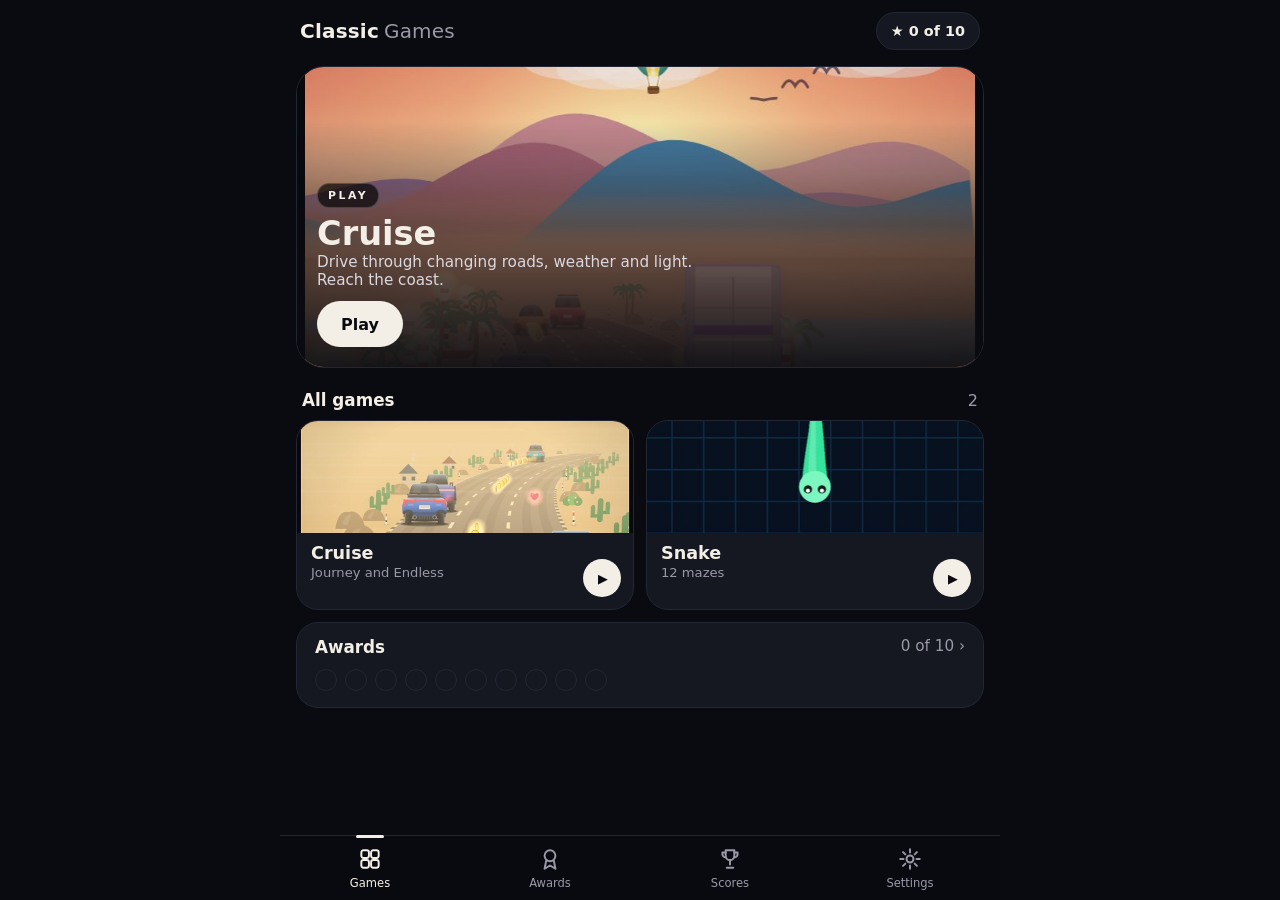
==== commit dce48124: "Rename Racer to Cruise; add coast bridges with boats - The game is called Cruise everywhere the play" ====
--- a/index.html
+++ b/index.html
@@ -25,7 +25,7 @@
         <img id="hero-img" src="assets/hero-racer.jpg" alt="" width="874" height="620" loading="eager">
         <div class="hero-in">
           <span class="tag" id="hero-tag">PLAY</span>
-          <h2 id="hero-title">Racer</h2>
+          <h2 id="hero-title">Cruise</h2>
           <p id="hero-sub">Drive through changing roads, weather and light. Reach the coast.</p>
           <div class="pb" id="hero-pb" hidden><i id="hero-pb-fill"></i></div>
           <div class="btns">
@@ -37,10 +37,10 @@
 
       <div class="sec"><h2>All games</h2><span id="game-count">2</span></div>
       <div class="tiles">
-        <a class="tile" id="tile-racer" href="racer/" aria-label="Play Racer">
+        <a class="tile" id="tile-racer" href="racer/" aria-label="Play Cruise">
           <span class="tile-chip" id="racer-chip" hidden></span>
           <img src="assets/tile-racer.jpg" alt="" width="640" height="439" loading="eager">
-          <span class="tile-t"><b>Racer</b><small id="racer-meta">Journey and Endless</small></span>
+          <span class="tile-t"><b>Cruise</b><small id="racer-meta">Journey and Endless</small></span>
           <span class="go" aria-hidden="true">&#9654;</span>
         </a>
         <a class="tile" id="tile-snake" href="snake/" aria-label="Play Snake">
@@ -80,7 +80,7 @@
           <button type="button" data-val="light" aria-pressed="false">Light</button>
           <button type="button" data-val="auto" aria-pressed="false">Auto</button>
         </div>
-        <p class="hint">Applies to the Games screen, Snake and Racer. Auto follows your phone.</p>
+        <p class="hint">Applies to the Games screen, Snake and Cruise. Auto follows your phone.</p>
       </div>
       <div class="grp" role="group" aria-labelledby="g-sound">
         <h3 id="g-sound">Sound</h3>
@@ -111,7 +111,7 @@
   </nav>
 
   <dialog id="dlg-help" aria-labelledby="t-help"><h2 id="t-help" tabindex="-1">How to play</h2>
-    <div class="dlg-scroll"><p><strong>Racer:</strong> swipe left or right to change lane, or use the arrow keys. Pass close to traffic for combos, collect coins and hearts, and reach the end of the journey. Hold the ease off button to slow down, and use + and - to change the pace.</p>
+    <div class="dlg-scroll"><p><strong>Cruise:</strong> swipe left or right to change lane, or use the arrow keys. Pass close to traffic for combos, collect coins and hearts, and reach the end of the journey. Hold the ease off button to slow down, and use + and - to change the pace.</p>
     <p><strong>Snake:</strong> swipe on the board, use the direction buttons or the arrow keys. Eat the fruit, avoid walls, mazes and yourself.</p>
     <p>Each game has its own settings inside it. Leave a game with the Games button, or Exit to Games in its pause menu. Your progress is kept so you can continue later.</p></div><form method="dialog"><button class="btn pri">Close</button></form></dialog>
   <dialog id="dlg-about" aria-labelledby="t-about"><h2 id="t-about" tabindex="-1">About</h2>
